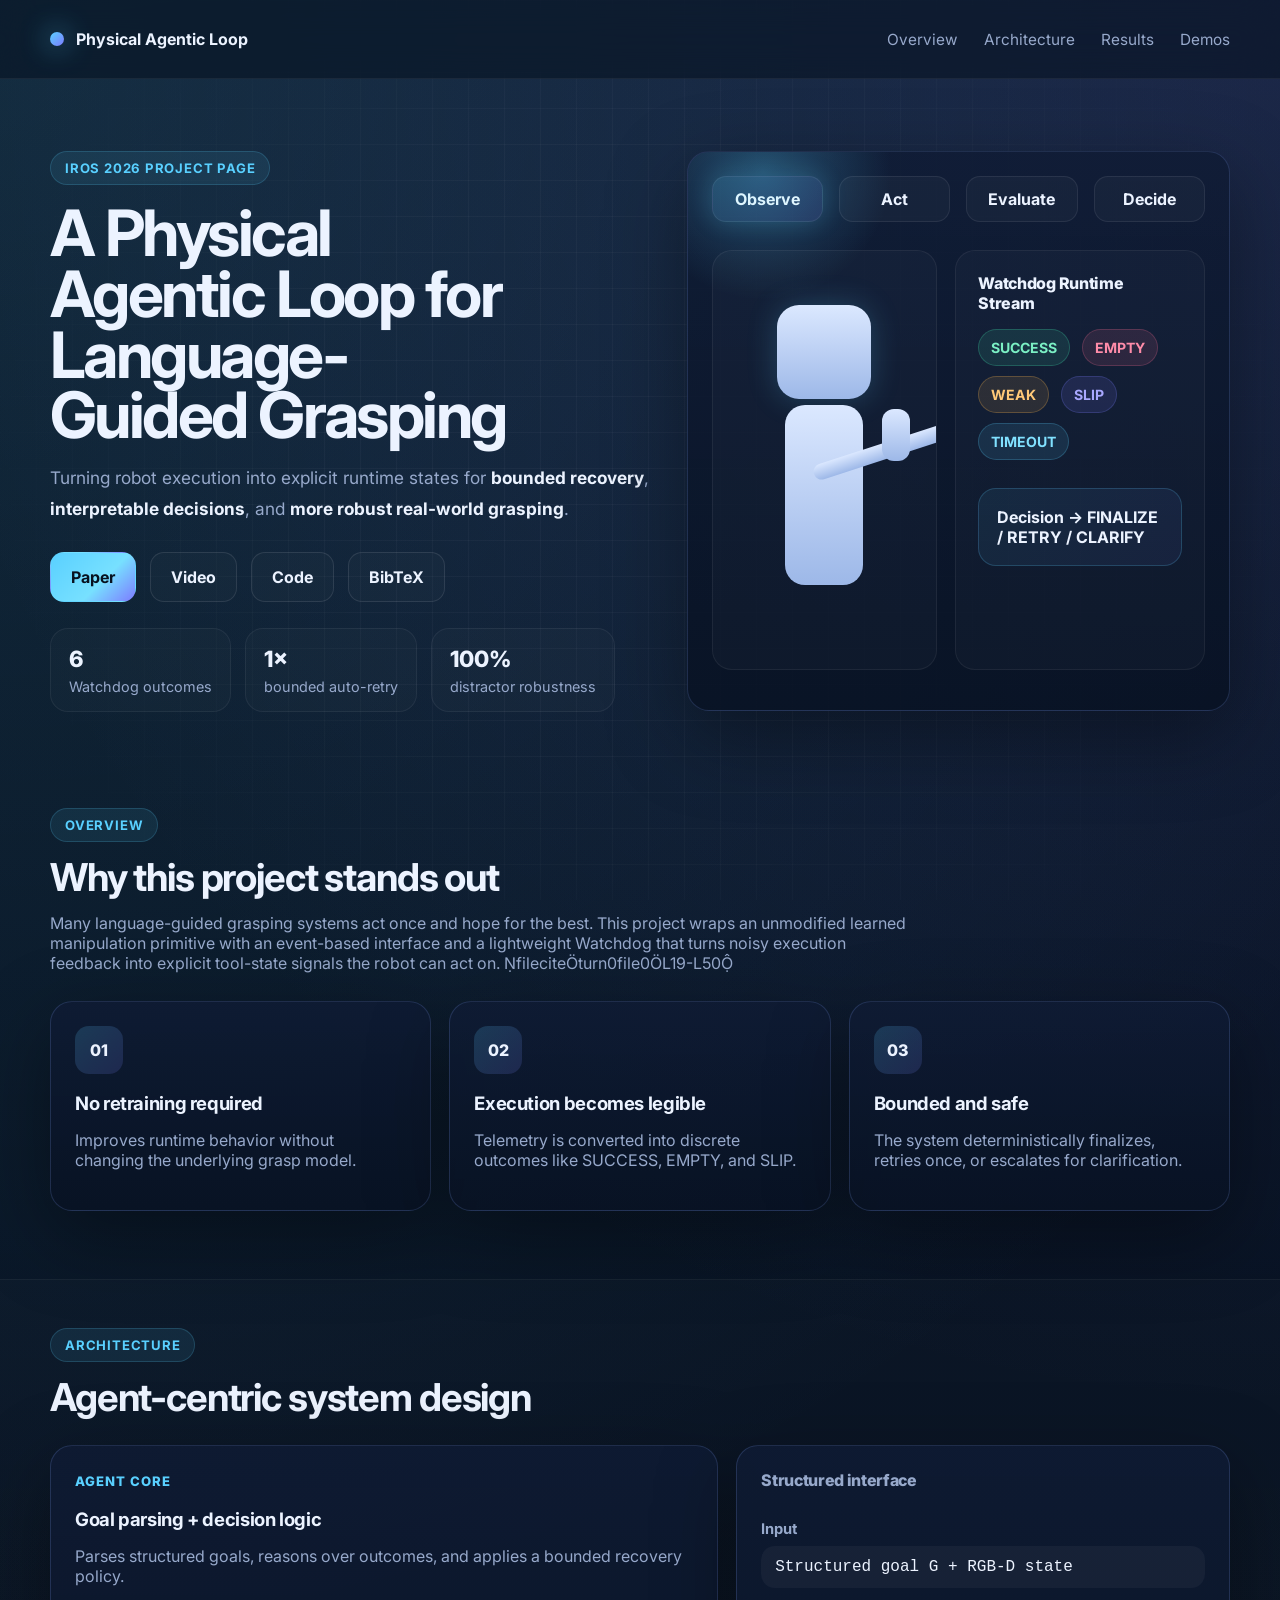
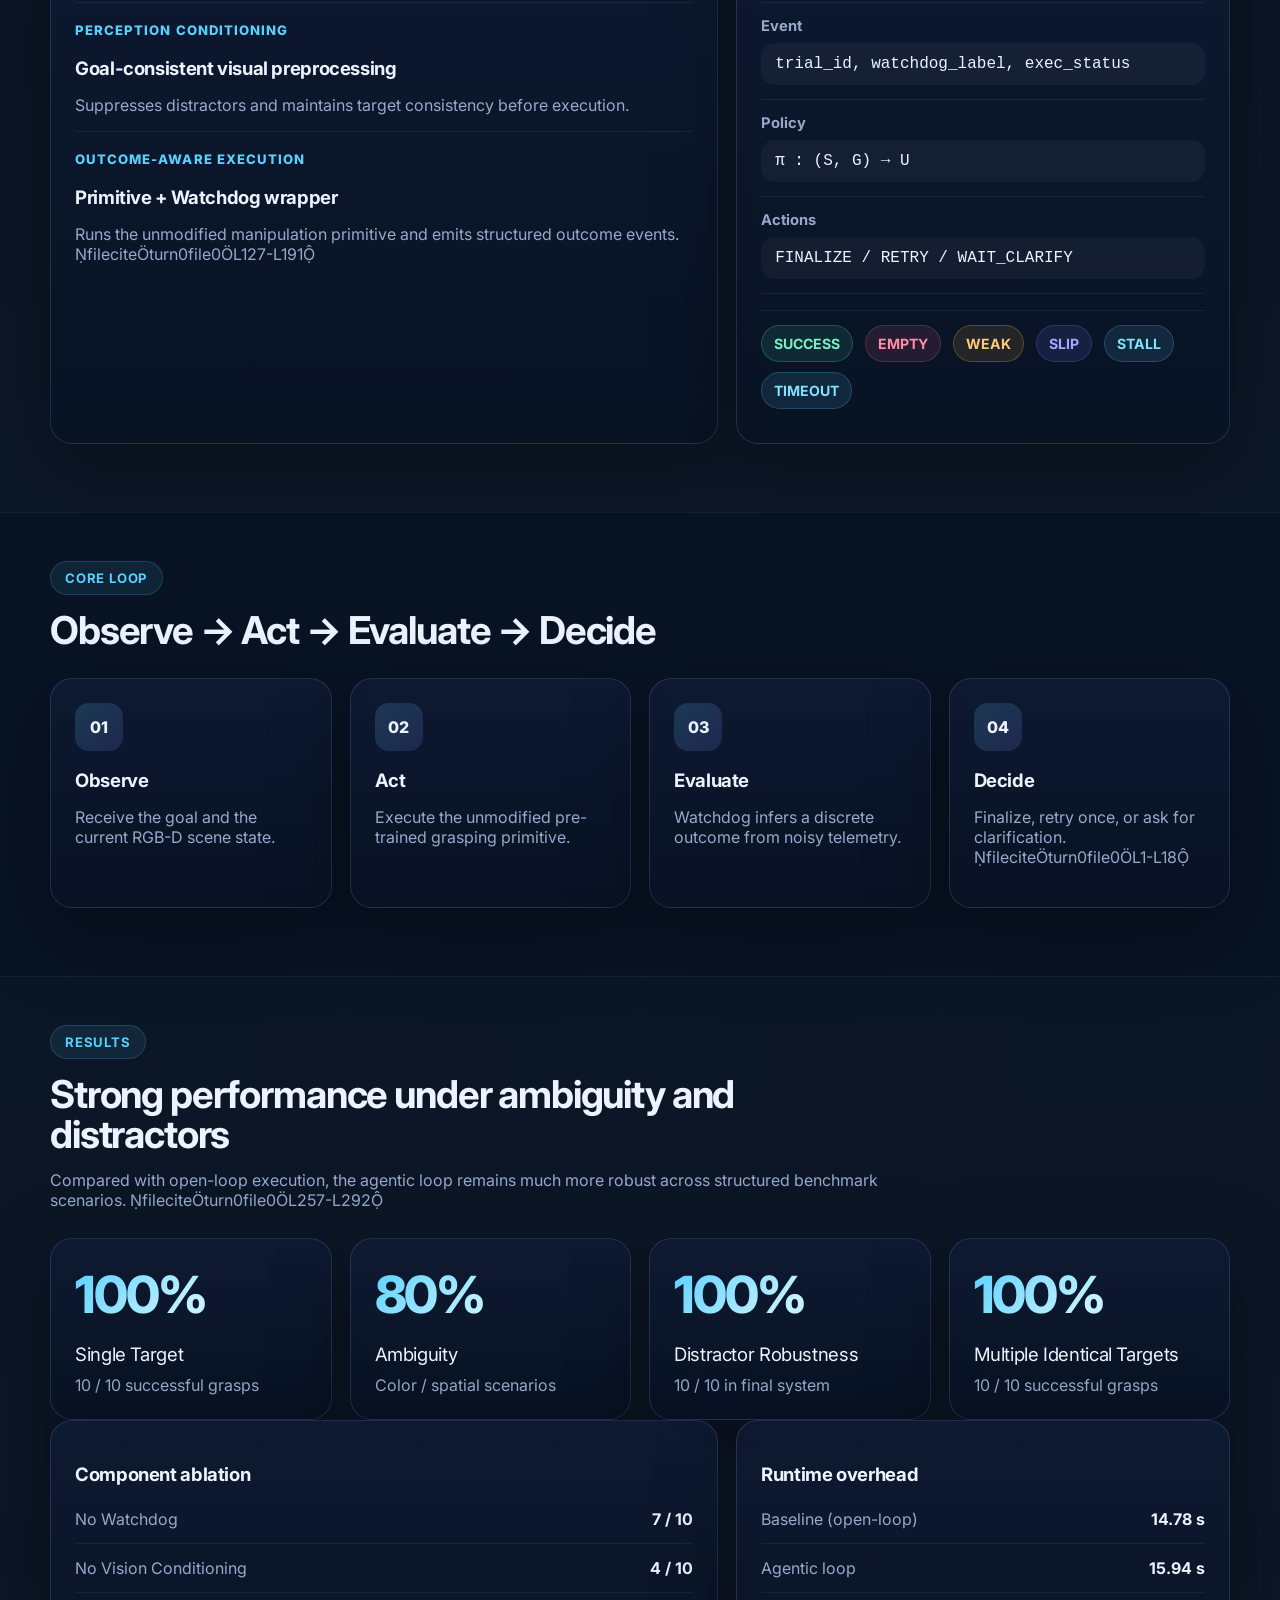
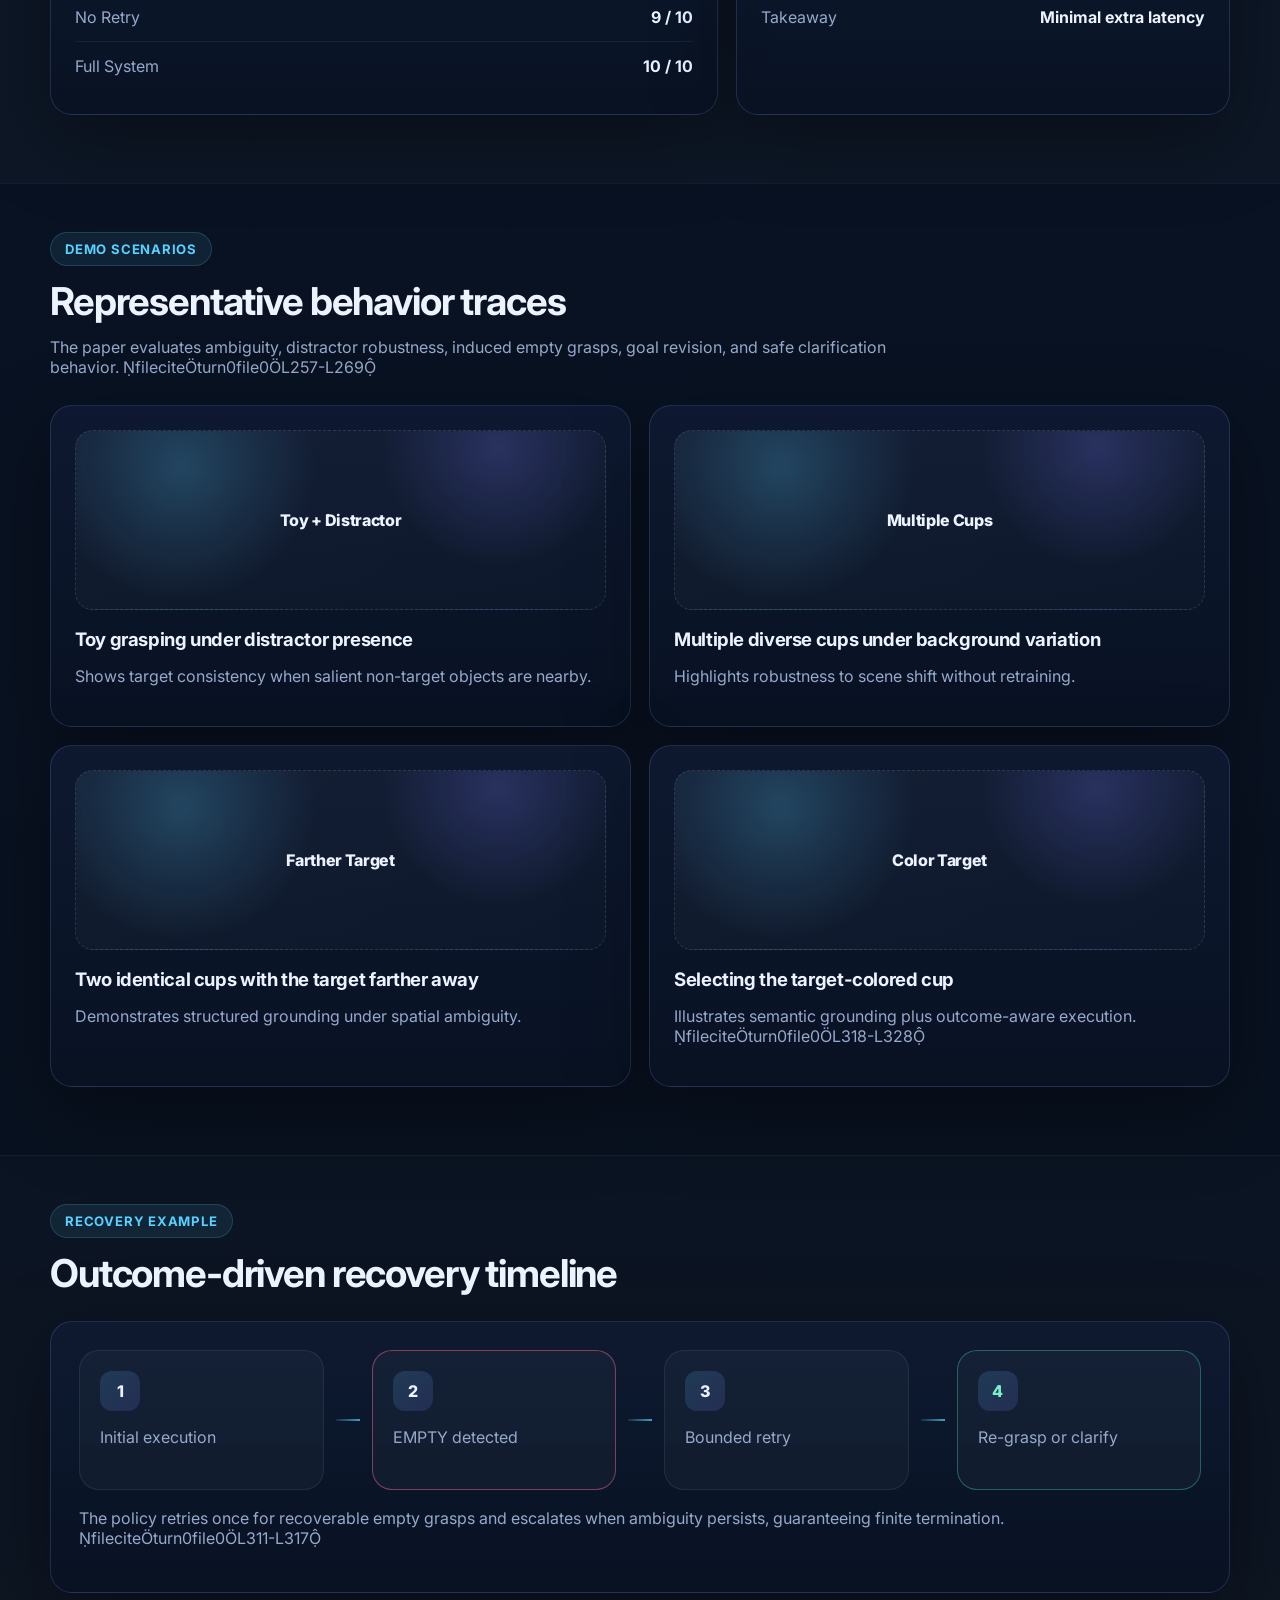
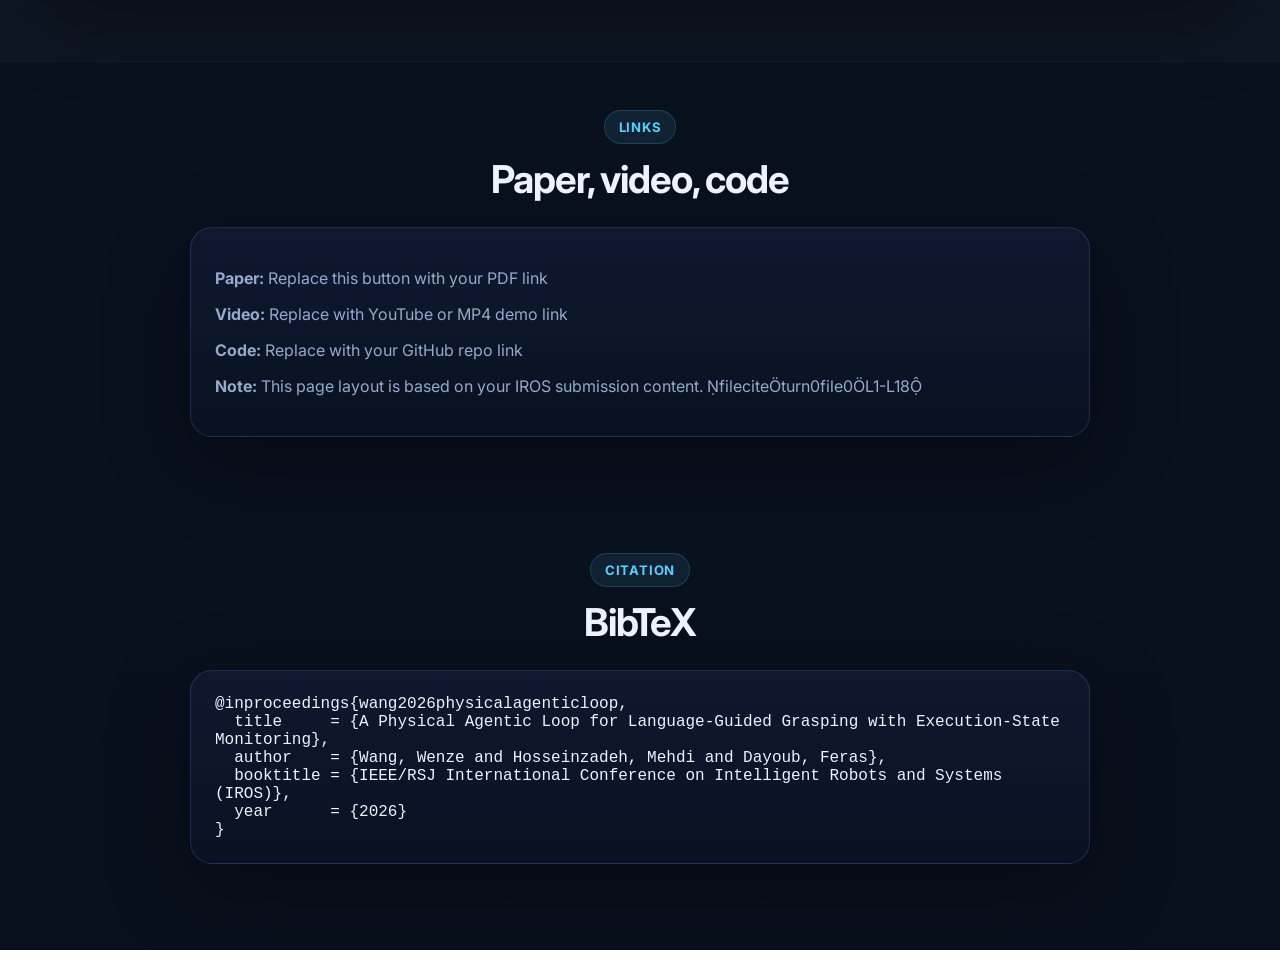
==== index.html @ 06b74c9d "Add files via upload Website" ====
<!DOCTYPE html>
<html lang="en">
<head>
  <meta charset="UTF-8" />
  <meta name="viewport" content="width=device-width, initial-scale=1.0" />
  <title>Physical Agentic Loop | Project Page</title>
  <meta name="description" content="A Physical Agentic Loop for Language-Guided Grasping with Execution-State Monitoring" />
  <link rel="preconnect" href="https://fonts.googleapis.com">
  <link rel="preconnect" href="https://fonts.gstatic.com" crossorigin>
  <link href="https://fonts.googleapis.com/css2?family=Inter:wght@400;500;600;700;800&display=swap" rel="stylesheet">
  <link rel="stylesheet" href="style.css" />
</head>
<body>
  <div class="bg-grid"></div>
  <header class="site-header">
    <div class="container nav">
      <div class="brand">
        <span class="brand-mark"></span>
        <span class="brand-text">Physical Agentic Loop</span>
      </div>
      <nav>
        <a href="#overview">Overview</a>
        <a href="#architecture">Architecture</a>
        <a href="#results">Results</a>
        <a href="#demos">Demos</a>
      </nav>
    </div>
  </header>

  <main>
    <section class="hero">
      <div class="container hero-grid">
        <div class="hero-copy">
          <div class="eyebrow">IROS 2026 Project Page</div>
          <h1>A Physical Agentic Loop for Language-Guided Grasping</h1>
          <p class="hero-subtitle">
            Turning robot execution into explicit runtime states for <span>bounded recovery</span>,
            <span>interpretable decisions</span>, and <span>more robust real-world grasping</span>.
          </p>

          <div class="hero-actions">
            <a class="btn btn-primary" href="#paper">Paper</a>
            <a class="btn btn-secondary" href="#video">Video</a>
            <a class="btn btn-secondary" href="#code">Code</a>
            <a class="btn btn-secondary" href="#bibtex">BibTeX</a>
          </div>

          <div class="hero-mini-stats">
            <div class="mini-stat">
              <span class="mini-value">6</span>
              <span class="mini-label">Watchdog outcomes</span>
            </div>
            <div class="mini-stat">
              <span class="mini-value">1×</span>
              <span class="mini-label">bounded auto-retry</span>
            </div>
            <div class="mini-stat">
              <span class="mini-value">100%</span>
              <span class="mini-label">distractor robustness</span>
            </div>
          </div>
        </div>

        <div class="hero-visual">
          <div class="glass-card hero-card">
            <div class="loop-flow">
              <div class="flow-node active">Observe</div>
              <div class="flow-arrow"></div>
              <div class="flow-node">Act</div>
              <div class="flow-arrow"></div>
              <div class="flow-node">Evaluate</div>
              <div class="flow-arrow"></div>
              <div class="flow-node">Decide</div>
            </div>

            <div class="hero-diagram">
              <div class="robot-panel">
                <div class="robot-head"></div>
                <div class="robot-body"></div>
                <div class="robot-arm"></div>
                <div class="robot-gripper"></div>
              </div>
              <div class="status-panel">
                <div class="status-title">Watchdog Runtime Stream</div>
                <div class="status-pill success">SUCCESS</div>
                <div class="status-pill empty">EMPTY</div>
                <div class="status-pill weak">WEAK</div>
                <div class="status-pill slip">SLIP</div>
                <div class="status-pill timeout">TIMEOUT</div>
                <div class="decision-box">Decision → FINALIZE / RETRY / CLARIFY</div>
              </div>
            </div>
          </div>
        </div>
      </div>
    </section>

    <section id="overview" class="section">
      <div class="container">
        <div class="section-heading">
          <div class="eyebrow">Overview</div>
          <h2>Why this project stands out</h2>
          <p>
            Many language-guided grasping systems act once and hope for the best. This project wraps an
            unmodified learned manipulation primitive with an event-based interface and a lightweight Watchdog
            that turns noisy execution feedback into explicit tool-state signals the robot can act on. fileciteturn0file0L19-L50
          </p>
        </div>

        <div class="feature-grid">
          <article class="glass-card feature-card">
            <div class="feature-icon">01</div>
            <h3>No retraining required</h3>
            <p>Improves runtime behavior without changing the underlying grasp model.</p>
          </article>
          <article class="glass-card feature-card">
            <div class="feature-icon">02</div>
            <h3>Execution becomes legible</h3>
            <p>Telemetry is converted into discrete outcomes like SUCCESS, EMPTY, and SLIP.</p>
          </article>
          <article class="glass-card feature-card">
            <div class="feature-icon">03</div>
            <h3>Bounded and safe</h3>
            <p>The system deterministically finalizes, retries once, or escalates for clarification.</p>
          </article>
        </div>
      </div>
    </section>

    <section id="architecture" class="section alt-section">
      <div class="container">
        <div class="section-heading">
          <div class="eyebrow">Architecture</div>
          <h2>Agent-centric system design</h2>
        </div>

        <div class="architecture-grid">
          <div class="glass-card architecture-stack">
            <div class="stack-block">
              <span class="stack-label">Agent Core</span>
              <h3>Goal parsing + decision logic</h3>
              <p>Parses structured goals, reasons over outcomes, and applies a bounded recovery policy.</p>
            </div>
            <div class="stack-block">
              <span class="stack-label">Perception Conditioning</span>
              <h3>Goal-consistent visual preprocessing</h3>
              <p>Suppresses distractors and maintains target consistency before execution.</p>
            </div>
            <div class="stack-block">
              <span class="stack-label">Outcome-Aware Execution</span>
              <h3>Primitive + Watchdog wrapper</h3>
              <p>Runs the unmodified manipulation primitive and emits structured outcome events. fileciteturn0file0L127-L191</p>
            </div>
          </div>

          <div class="glass-card architecture-flow">
            <div class="flow-card-title">Structured interface</div>
            <div class="interface-line"><span>Input</span><code>Structured goal G + RGB-D state</code></div>
            <div class="interface-line"><span>Event</span><code>trial_id, watchdog_label, exec_status</code></div>
            <div class="interface-line"><span>Policy</span><code>π : (S, G) → U</code></div>
            <div class="interface-line"><span>Actions</span><code>FINALIZE / RETRY / WAIT_CLARIFY</code></div>
            <div class="divider"></div>
            <div class="outcome-cluster">
              <span class="outcome-badge success">SUCCESS</span>
              <span class="outcome-badge empty">EMPTY</span>
              <span class="outcome-badge weak">WEAK</span>
              <span class="outcome-badge slip">SLIP</span>
              <span class="outcome-badge stall">STALL</span>
              <span class="outcome-badge timeout">TIMEOUT</span>
            </div>
          </div>
        </div>
      </div>
    </section>

    <section class="section">
      <div class="container">
        <div class="section-heading">
          <div class="eyebrow">Core Loop</div>
          <h2>Observe → Act → Evaluate → Decide</h2>
        </div>

        <div class="timeline-grid">
          <article class="glass-card timeline-card">
            <span class="timeline-index">01</span>
            <h3>Observe</h3>
            <p>Receive the goal and the current RGB-D scene state.</p>
          </article>
          <article class="glass-card timeline-card">
            <span class="timeline-index">02</span>
            <h3>Act</h3>
            <p>Execute the unmodified pre-trained grasping primitive.</p>
          </article>
          <article class="glass-card timeline-card">
            <span class="timeline-index">03</span>
            <h3>Evaluate</h3>
            <p>Watchdog infers a discrete outcome from noisy telemetry.</p>
          </article>
          <article class="glass-card timeline-card">
            <span class="timeline-index">04</span>
            <h3>Decide</h3>
            <p>Finalize, retry once, or ask for clarification. fileciteturn0file0L1-L18</p>
          </article>
        </div>
      </div>
    </section>

    <section id="results" class="section alt-section">
      <div class="container">
        <div class="section-heading">
          <div class="eyebrow">Results</div>
          <h2>Strong performance under ambiguity and distractors</h2>
          <p>Compared with open-loop execution, the agentic loop remains much more robust across structured benchmark scenarios. fileciteturn0file0L257-L292</p>
        </div>

        <div class="stats-grid">
          <div class="glass-card stat-card">
            <div class="stat-value">100%</div>
            <div class="stat-title">Single Target</div>
            <div class="stat-meta">10 / 10 successful grasps</div>
          </div>
          <div class="glass-card stat-card">
            <div class="stat-value">80%</div>
            <div class="stat-title">Ambiguity</div>
            <div class="stat-meta">Color / spatial scenarios</div>
          </div>
          <div class="glass-card stat-card">
            <div class="stat-value">100%</div>
            <div class="stat-title">Distractor Robustness</div>
            <div class="stat-meta">10 / 10 in final system</div>
          </div>
          <div class="glass-card stat-card">
            <div class="stat-value">100%</div>
            <div class="stat-title">Multiple Identical Targets</div>
            <div class="stat-meta">10 / 10 successful grasps</div>
          </div>
        </div>

        <div class="dual-panel">
          <div class="glass-card panel-card">
            <h3>Component ablation</h3>
            <ul class="clean-list">
              <li><span>No Watchdog</span><strong>7 / 10</strong></li>
              <li><span>No Vision Conditioning</span><strong>4 / 10</strong></li>
              <li><span>No Retry</span><strong>9 / 10</strong></li>
              <li><span>Full System</span><strong>10 / 10</strong></li>
            </ul>
          </div>
          <div class="glass-card panel-card">
            <h3>Runtime overhead</h3>
            <ul class="clean-list">
              <li><span>Baseline (open-loop)</span><strong>14.78 s</strong></li>
              <li><span>Agentic loop</span><strong>15.94 s</strong></li>
              <li><span>Takeaway</span><strong>Minimal extra latency</strong></li>
            </ul>
          </div>
        </div>
      </div>
    </section>

    <section id="demos" class="section">
      <div class="container">
        <div class="section-heading">
          <div class="eyebrow">Demo Scenarios</div>
          <h2>Representative behavior traces</h2>
          <p>The paper evaluates ambiguity, distractor robustness, induced empty grasps, goal revision, and safe clarification behavior. fileciteturn0file0L257-L269</p>
        </div>

        <div class="demo-grid">
          <article class="glass-card demo-card">
            <div class="demo-placeholder">Toy + Distractor</div>
            <h3>Toy grasping under distractor presence</h3>
            <p>Shows target consistency when salient non-target objects are nearby.</p>
          </article>
          <article class="glass-card demo-card">
            <div class="demo-placeholder">Multiple Cups</div>
            <h3>Multiple diverse cups under background variation</h3>
            <p>Highlights robustness to scene shift without retraining.</p>
          </article>
          <article class="glass-card demo-card">
            <div class="demo-placeholder">Farther Target</div>
            <h3>Two identical cups with the target farther away</h3>
            <p>Demonstrates structured grounding under spatial ambiguity.</p>
          </article>
          <article class="glass-card demo-card">
            <div class="demo-placeholder">Color Target</div>
            <h3>Selecting the target-colored cup</h3>
            <p>Illustrates semantic grounding plus outcome-aware execution. fileciteturn0file0L318-L328</p>
          </article>
        </div>
      </div>
    </section>

    <section class="section alt-section">
      <div class="container">
        <div class="section-heading">
          <div class="eyebrow">Recovery Example</div>
          <h2>Outcome-driven recovery timeline</h2>
        </div>

        <div class="glass-card recovery-card">
          <div class="recovery-line">
            <div class="recovery-step"><span>1</span><p>Initial execution</p></div>
            <div class="recovery-arrow"></div>
            <div class="recovery-step danger"><span>2</span><p>EMPTY detected</p></div>
            <div class="recovery-arrow"></div>
            <div class="recovery-step"><span>3</span><p>Bounded retry</p></div>
            <div class="recovery-arrow"></div>
            <div class="recovery-step success"><span>4</span><p>Re-grasp or clarify</p></div>
          </div>
          <p class="recovery-note">The policy retries once for recoverable empty grasps and escalates when ambiguity persists, guaranteeing finite termination. fileciteturn0file0L311-L317</p>
        </div>
      </div>
    </section>

    <section id="paper" class="section">
      <div class="container small-container">
        <div class="section-heading center">
          <div class="eyebrow">Links</div>
          <h2>Paper, video, code</h2>
        </div>

        <div class="glass-card link-card">
          <p><strong>Paper:</strong> Replace this button with your PDF link</p>
          <p><strong>Video:</strong> Replace with YouTube or MP4 demo link</p>
          <p><strong>Code:</strong> Replace with your GitHub repo link</p>
          <p><strong>Note:</strong> This page layout is based on your IROS submission content. fileciteturn0file0L1-L18</p>
        </div>
      </div>
    </section>

    <section id="bibtex" class="section footer-section">
      <div class="container small-container">
        <div class="section-heading center">
          <div class="eyebrow">Citation</div>
          <h2>BibTeX</h2>
        </div>

        <div class="glass-card bib-card">
<pre><code>@inproceedings{wang2026physicalagenticloop,
  title     = {A Physical Agentic Loop for Language-Guided Grasping with Execution-State Monitoring},
  author    = {Wang, Wenze and Hosseinzadeh, Mehdi and Dayoub, Feras},
  booktitle = {IEEE/RSJ International Conference on Intelligent Robots and Systems (IROS)},
  year      = {2026}
}</code></pre>
        </div>
      </div>
    </section>
  </main>

  <script src="script.js"></script>
</body>
</html>
---- style.css ----
:root {
  --bg: #07111f;
  --bg-soft: #0d1830;
  --panel: rgba(15, 27, 52, 0.7);
  --panel-strong: rgba(12, 24, 46, 0.92);
  --border: rgba(133, 166, 255, 0.18);
  --text: #ecf3ff;
  --muted: #97a9cb;
  --accent: #59d0ff;
  --accent-2: #7d7cff;
  --success: #45e5ae;
  --warning: #ffb74d;
  --danger: #ff6f91;
  --shadow: 0 25px 80px rgba(0, 0, 0, 0.35);
  --radius: 22px;
  --container: 1180px;
}

* {
  box-sizing: border-box;
}

html {
  scroll-behavior: smooth;
}

body {
  margin: 0;
  font-family: "Inter", system-ui, sans-serif;
  background:
    radial-gradient(circle at top left, rgba(89, 208, 255, 0.14), transparent 28%),
    radial-gradient(circle at top right, rgba(125, 124, 255, 0.16), transparent 24%),
    linear-gradient(180deg, #07111f 0%, #081324 40%, #09101d 100%);
  color: var(--text);
  overflow-x: hidden;
}

.bg-grid {
  position: fixed;
  inset: 0;
  background-image:
    linear-gradient(rgba(255,255,255,0.03) 1px, transparent 1px),
    linear-gradient(90deg, rgba(255,255,255,0.03) 1px, transparent 1px);
  background-size: 36px 36px;
  mask-image: radial-gradient(circle at center, black 40%, transparent 90%);
  pointer-events: none;
  z-index: 0;
}

.container {
  width: min(var(--container), calc(100% - 32px));
  margin: 0 auto;
  position: relative;
  z-index: 1;
}

.small-container {
  width: min(900px, calc(100% - 32px));
}

.site-header {
  position: sticky;
  top: 0;
  z-index: 50;
  backdrop-filter: blur(18px);
  background: rgba(7, 17, 31, 0.55);
  border-bottom: 1px solid rgba(255,255,255,0.06);
}

.nav {
  display: flex;
  align-items: center;
  justify-content: space-between;
  min-height: 78px;
}

.brand {
  display: inline-flex;
  align-items: center;
  gap: 12px;
  font-weight: 700;
}

.brand-mark {
  width: 14px;
  height: 14px;
  border-radius: 50%;
  background: linear-gradient(135deg, var(--accent), var(--accent-2));
  box-shadow: 0 0 28px rgba(89, 208, 255, 0.8);
}

nav {
  display: flex;
  gap: 26px;
}

nav a {
  color: var(--muted);
  text-decoration: none;
  font-size: 0.96rem;
}

nav a:hover {
  color: var(--text);
}

.hero {
  padding: 72px 0 48px;
}

.hero-grid {
  display: grid;
  grid-template-columns: 1.05fr 0.95fr;
  gap: 36px;
  align-items: center;
}

.eyebrow {
  display: inline-flex;
  padding: 8px 14px;
  border-radius: 999px;
  background: rgba(89, 208, 255, 0.09);
  border: 1px solid rgba(89, 208, 255, 0.18);
  color: var(--accent);
  font-size: 0.82rem;
  font-weight: 700;
  letter-spacing: 0.06em;
  text-transform: uppercase;
}

h1 {
  margin: 18px 0 16px;
  font-size: clamp(2.7rem, 5vw, 5.2rem);
  line-height: 0.95;
  letter-spacing: -0.04em;
  max-width: 11ch;
}

.hero-subtitle,
.section-heading p,
.feature-card p,
.timeline-card p,
.demo-card p,
.link-card p,
.recovery-note,
.stack-block p,
.panel-card li,
.stat-meta,
.architecture-flow,
.recovery-step p {
  color: var(--muted);
}

.hero-subtitle {
  font-size: 1.08rem;
  line-height: 1.75;
  max-width: 62ch;
}

.hero-subtitle span {
  color: var(--text);
  font-weight: 700;
}

.hero-actions {
  display: flex;
  flex-wrap: wrap;
  gap: 14px;
  margin: 28px 0 26px;
}

.btn {
  display: inline-flex;
  align-items: center;
  justify-content: center;
  padding: 14px 20px;
  border-radius: 14px;
  text-decoration: none;
  font-weight: 700;
  border: 1px solid transparent;
  transition: transform 0.18s ease, border-color 0.18s ease, background 0.18s ease;
}

.btn:hover {
  transform: translateY(-2px);
}

.btn-primary {
  background: linear-gradient(135deg, var(--accent), #77e0ff 60%, var(--accent-2));
  color: #07111f;
}

.btn-secondary {
  background: rgba(255,255,255,0.02);
  border-color: rgba(255,255,255,0.1);
  color: var(--text);
}

.hero-mini-stats {
  display: flex;
  gap: 14px;
  flex-wrap: wrap;
}

.mini-stat {
  padding: 16px 18px;
  border-radius: 18px;
  background: rgba(255,255,255,0.02);
  border: 1px solid rgba(255,255,255,0.06);
  min-width: 140px;
}

.mini-value {
  display: block;
  font-size: 1.4rem;
  font-weight: 800;
}

.mini-label {
  display: block;
  margin-top: 6px;
  color: var(--muted);
  font-size: 0.9rem;
}

.glass-card {
  background: linear-gradient(180deg, rgba(15, 27, 52, 0.84), rgba(8, 18, 35, 0.88));
  border: 1px solid var(--border);
  border-radius: var(--radius);
  box-shadow: var(--shadow);
}

.hero-card {
  padding: 24px;
  min-height: 560px;
  position: relative;
  overflow: hidden;
}

.hero-card::before {
  content: "";
  position: absolute;
  inset: -20% auto auto -10%;
  width: 260px;
  height: 260px;
  border-radius: 50%;
  background: radial-gradient(circle, rgba(89, 208, 255, 0.28), transparent 70%);
}

.loop-flow {
  display: grid;
  grid-template-columns: 1fr auto 1fr auto 1fr auto 1fr;
  align-items: center;
  gap: 8px;
}

.flow-node {
  text-align: center;
  padding: 12px 10px;
  border-radius: 14px;
  background: rgba(255,255,255,0.03);
  border: 1px solid rgba(255,255,255,0.08);
  font-weight: 700;
}

.flow-node.active {
  background: linear-gradient(135deg, rgba(89,208,255,0.16), rgba(125,124,255,0.15));
  color: #fff;
  box-shadow: 0 0 24px rgba(89,208,255,0.2);
}

.flow-arrow {
  height: 2px;
  background: linear-gradient(90deg, rgba(89,208,255,0.1), rgba(89,208,255,0.7));
}

.hero-diagram {
  margin-top: 28px;
  display: grid;
  grid-template-columns: 0.95fr 1.05fr;
  gap: 18px;
  height: calc(100% - 80px);
}

.robot-panel,
.status-panel {
  position: relative;
  border-radius: 20px;
  border: 1px solid rgba(255,255,255,0.06);
  background: rgba(255,255,255,0.025);
  min-height: 420px;
  overflow: hidden;
}

.robot-head,
.robot-body,
.robot-arm,
.robot-gripper {
  position: absolute;
  background: linear-gradient(180deg, #dbe8ff, #9db8e8);
}

.robot-head {
  width: 94px;
  height: 94px;
  border-radius: 22px;
  top: 54px;
  left: 50%;
  transform: translateX(-50%);
  box-shadow: 0 0 30px rgba(89,208,255,0.22);
}

.robot-body {
  width: 78px;
  height: 180px;
  border-radius: 20px;
  top: 154px;
  left: 50%;
  transform: translateX(-50%);
}

.robot-arm {
  width: 180px;
  height: 16px;
  border-radius: 999px;
  top: 215px;
  left: calc(50% - 10px);
  transform: rotate(-18deg);
  transform-origin: left center;
}

.robot-gripper {
  width: 28px;
  height: 52px;
  border-radius: 12px;
  top: 158px;
  right: 26px;
}

.status-panel {
  padding: 22px;
}

.status-title,
.flow-card-title {
  font-weight: 800;
  letter-spacing: -0.02em;
  margin-bottom: 16px;
}

.status-pill,
.outcome-badge {
  display: inline-flex;
  align-items: center;
  padding: 9px 12px;
  border-radius: 999px;
  margin: 0 8px 10px 0;
  font-size: 0.88rem;
  font-weight: 700;
  border: 1px solid transparent;
}

.success { background: rgba(69,229,174,0.11); color: #7bf0c4; border-color: rgba(69,229,174,0.24); }
.empty { background: rgba(255,111,145,0.11); color: #ff8ca9; border-color: rgba(255,111,145,0.22); }
.weak { background: rgba(255,183,77,0.11); color: #ffc978; border-color: rgba(255,183,77,0.25); }
.slip { background: rgba(125,124,255,0.13); color: #a9a8ff; border-color: rgba(125,124,255,0.22); }
.timeout, .stall { background: rgba(89,208,255,0.11); color: #81e1ff; border-color: rgba(89,208,255,0.22); }
.danger { border-color: rgba(255,111,145,0.45) !important; }

.decision-box {
  margin-top: 18px;
  padding: 18px;
  border-radius: 18px;
  background: linear-gradient(135deg, rgba(89,208,255,0.08), rgba(125,124,255,0.08));
  border: 1px solid rgba(89,208,255,0.2);
  font-weight: 700;
}

.section {
  padding: 48px 0 68px;
}

.alt-section {
  background: linear-gradient(180deg, rgba(255,255,255,0.012), rgba(255,255,255,0.02));
  border-top: 1px solid rgba(255,255,255,0.04);
  border-bottom: 1px solid rgba(255,255,255,0.04);
}

.section-heading {
  max-width: 860px;
  margin-bottom: 28px;
}

.section-heading h2 {
  margin: 16px 0 10px;
  font-size: clamp(2rem, 3vw, 3.2rem);
  line-height: 1.02;
  letter-spacing: -0.03em;
}

.section-heading.center {
  text-align: center;
  margin-left: auto;
  margin-right: auto;
}

.feature-grid,
.timeline-grid,
.stats-grid,
.demo-grid {
  display: grid;
  gap: 18px;
}

.feature-grid {
  grid-template-columns: repeat(3, 1fr);
}

.feature-card,
.timeline-card,
.stat-card,
.demo-card,
.panel-card,
.link-card,
.bib-card {
  padding: 24px;
}

.feature-icon,
.timeline-index {
  display: inline-flex;
  align-items: center;
  justify-content: center;
  width: 48px;
  height: 48px;
  border-radius: 14px;
  background: linear-gradient(135deg, rgba(89,208,255,0.18), rgba(125,124,255,0.16));
  color: var(--text);
  font-weight: 800;
}

.feature-card h3,
.timeline-card h3,
.demo-card h3,
.panel-card h3,
.stat-title,
.stack-block h3 {
  margin: 18px 0 10px;
  font-size: 1.16rem;
  letter-spacing: -0.02em;
}

.architecture-grid,
.dual-panel {
  display: grid;
  grid-template-columns: 1.15fr 0.85fr;
  gap: 18px;
}

.architecture-stack,
.architecture-flow {
  padding: 24px;
}

.stack-block + .stack-block {
  margin-top: 16px;
  padding-top: 16px;
  border-top: 1px solid rgba(255,255,255,0.06);
}

.stack-label {
  display: inline-block;
  font-size: 0.82rem;
  font-weight: 800;
  letter-spacing: 0.08em;
  text-transform: uppercase;
  color: var(--accent);
}

.interface-line {
  display: flex;
  flex-direction: column;
  gap: 8px;
  padding: 14px 0;
  border-bottom: 1px solid rgba(255,255,255,0.06);
}

.interface-line span {
  color: var(--muted);
  font-weight: 700;
  font-size: 0.92rem;
}

.interface-line code {
  color: var(--text);
  background: rgba(255,255,255,0.04);
  padding: 12px 14px;
  border-radius: 14px;
  font-family: ui-monospace, SFMono-Regular, Menlo, Consolas, monospace;
  white-space: pre-wrap;
}

.divider {
  margin: 16px 0 14px;
  height: 1px;
  background: rgba(255,255,255,0.06);
}

.timeline-grid {
  grid-template-columns: repeat(4, 1fr);
}

.stats-grid {
  grid-template-columns: repeat(4, 1fr);
}

.stat-card {
  text-align: left;
}

.stat-value {
  font-size: clamp(2rem, 4vw, 3.5rem);
  font-weight: 800;
  letter-spacing: -0.04em;
  background: linear-gradient(135deg, var(--accent), #c7f3ff 55%, #b8b8ff);
  -webkit-background-clip: text;
  -webkit-text-fill-color: transparent;
}

.clean-list {
  list-style: none;
  margin: 0;
  padding: 0;
}

.clean-list li {
  display: flex;
  align-items: center;
  justify-content: space-between;
  gap: 18px;
  padding: 14px 0;
  border-bottom: 1px solid rgba(255,255,255,0.06);
}

.clean-list li:last-child {
  border-bottom: 0;
}

.clean-list strong {
  color: var(--text);
}

.demo-grid {
  grid-template-columns: repeat(2, 1fr);
}

.demo-placeholder {
  min-height: 180px;
  display: grid;
  place-items: center;
  border-radius: 18px;
  background:
    radial-gradient(circle at 20% 20%, rgba(89,208,255,0.22), transparent 30%),
    radial-gradient(circle at 80% 10%, rgba(125,124,255,0.22), transparent 26%),
    linear-gradient(135deg, rgba(255,255,255,0.03), rgba(255,255,255,0.015));
  border: 1px dashed rgba(255,255,255,0.12);
  color: var(--text);
  font-weight: 800;
  letter-spacing: -0.02em;
}

.recovery-card {
  padding: 28px;
}

.recovery-line {
  display: grid;
  grid-template-columns: 1fr auto 1fr auto 1fr auto 1fr;
  align-items: center;
  gap: 12px;
}

.recovery-step {
  min-height: 140px;
  padding: 20px;
  border-radius: 20px;
  background: rgba(255,255,255,0.03);
  border: 1px solid rgba(255,255,255,0.08);
}

.recovery-step span {
  display: inline-flex;
  width: 40px;
  height: 40px;
  align-items: center;
  justify-content: center;
  border-radius: 12px;
  background: linear-gradient(135deg, rgba(89,208,255,0.16), rgba(125,124,255,0.16));
  font-weight: 800;
}

.recovery-step.success {
  border-color: rgba(69,229,174,0.35);
}

.recovery-arrow {
  height: 2px;
  min-width: 24px;
  background: linear-gradient(90deg, rgba(89,208,255,0.12), rgba(89,208,255,0.72));
}

.recovery-note {
  margin-top: 18px;
}

.footer-section {
  padding-bottom: 86px;
}

pre {
  margin: 0;
  overflow-x: auto;
  white-space: pre-wrap;
}

code {
  font-family: ui-monospace, SFMono-Regular, Menlo, Consolas, monospace;
}

@media (max-width: 1080px) {
  .hero-grid,
  .architecture-grid,
  .dual-panel,
  .timeline-grid,
  .stats-grid,
  .feature-grid,
  .demo-grid,
  .hero-diagram,
  .recovery-line {
    grid-template-columns: 1fr;
  }

  .loop-flow,
  .recovery-line {
    grid-template-columns: 1fr;
  }

  .flow-arrow,
  .recovery-arrow {
    width: 2px;
    min-height: 26px;
    height: 26px;
    margin: 0 auto;
    background: linear-gradient(180deg, rgba(89,208,255,0.12), rgba(89,208,255,0.72));
  }

  .hero-card {
    min-height: auto;
  }

  h1 {
    max-width: 100%;
  }
}

@media (max-width: 760px) {
  .nav {
    flex-direction: column;
    gap: 12px;
    padding: 16px 0;
  }

  nav {
    gap: 16px;
    flex-wrap: wrap;
    justify-content: center;
  }

  .hero {
    padding-top: 36px;
  }

  .hero-actions,
  .hero-mini-stats {
    flex-direction: column;
  }

  .mini-stat,
  .btn {
    width: 100%;
  }

  .section {
    padding: 38px 0 52px;
  }

  .feature-card,
  .timeline-card,
  .stat-card,
  .demo-card,
  .panel-card,
  .link-card,
  .bib-card,
  .recovery-card,
  .architecture-stack,
  .architecture-flow,
  .hero-card {
    padding: 20px;
  }
}
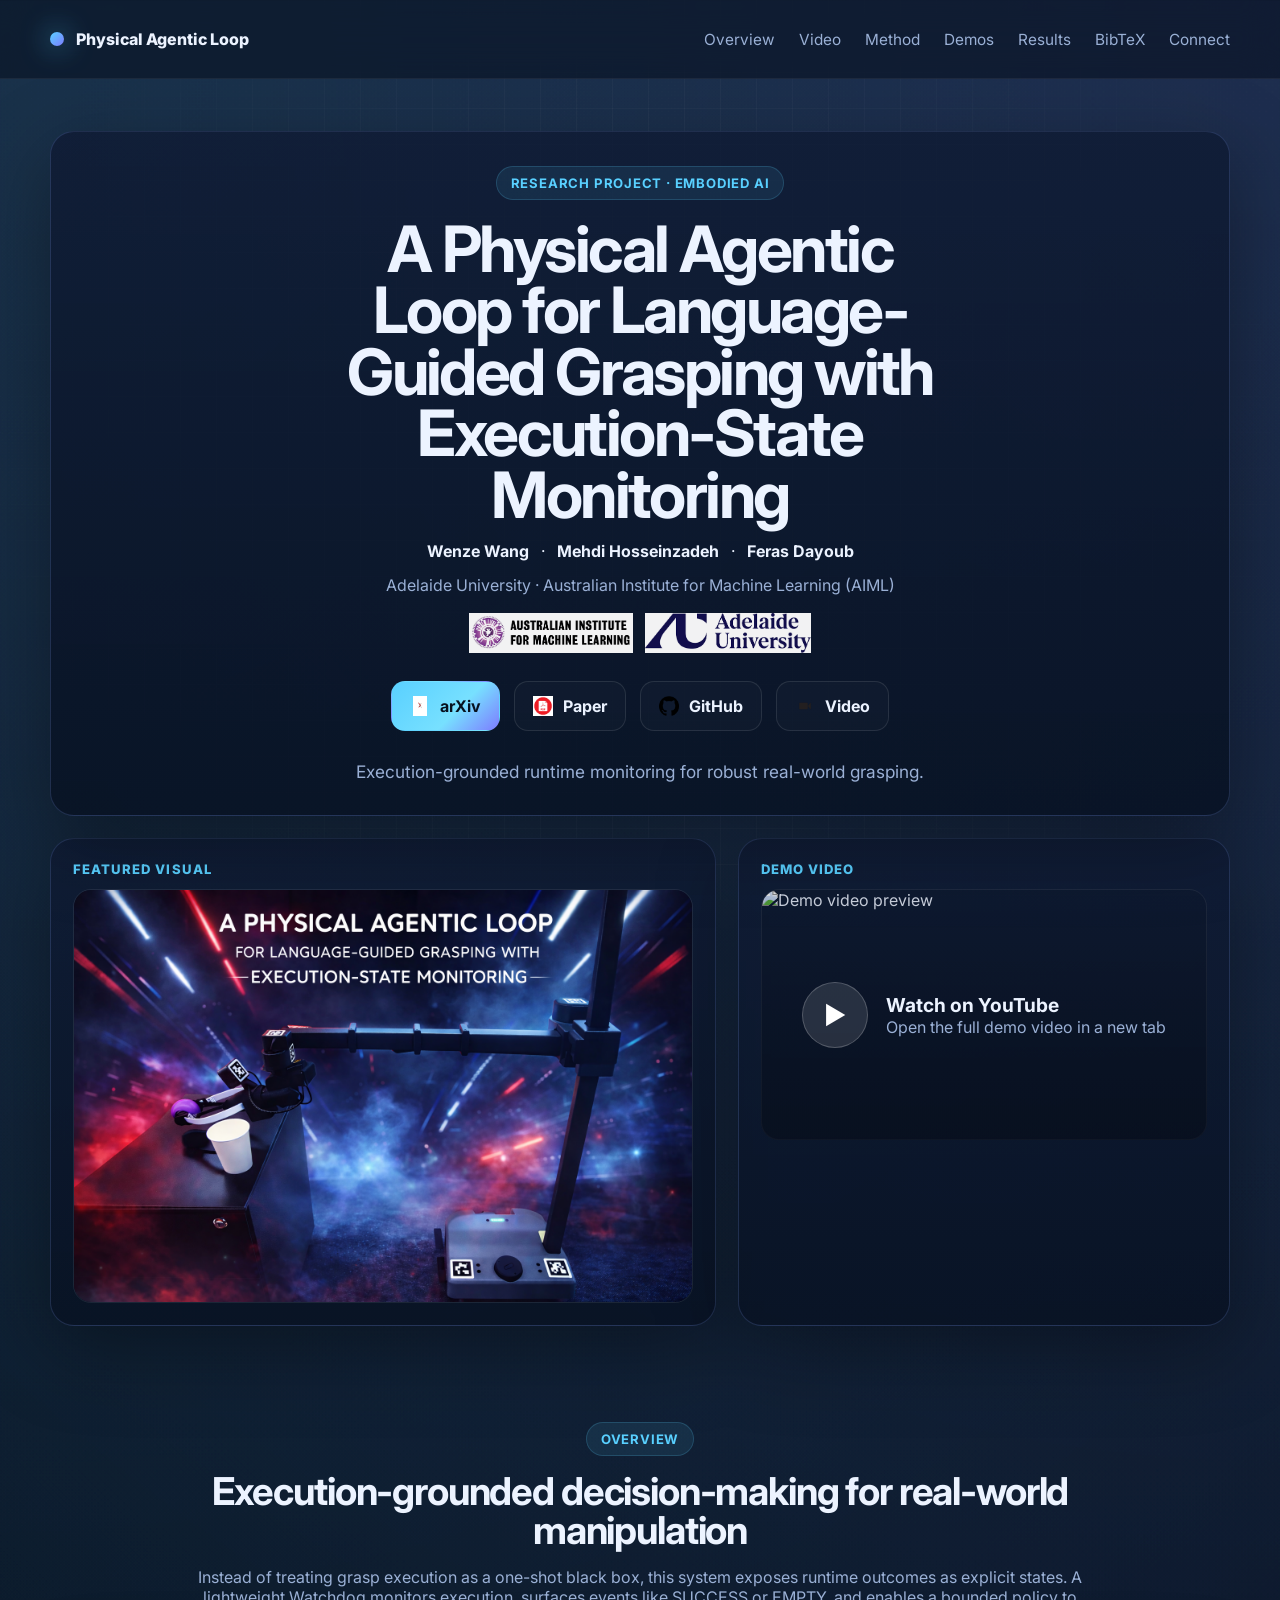
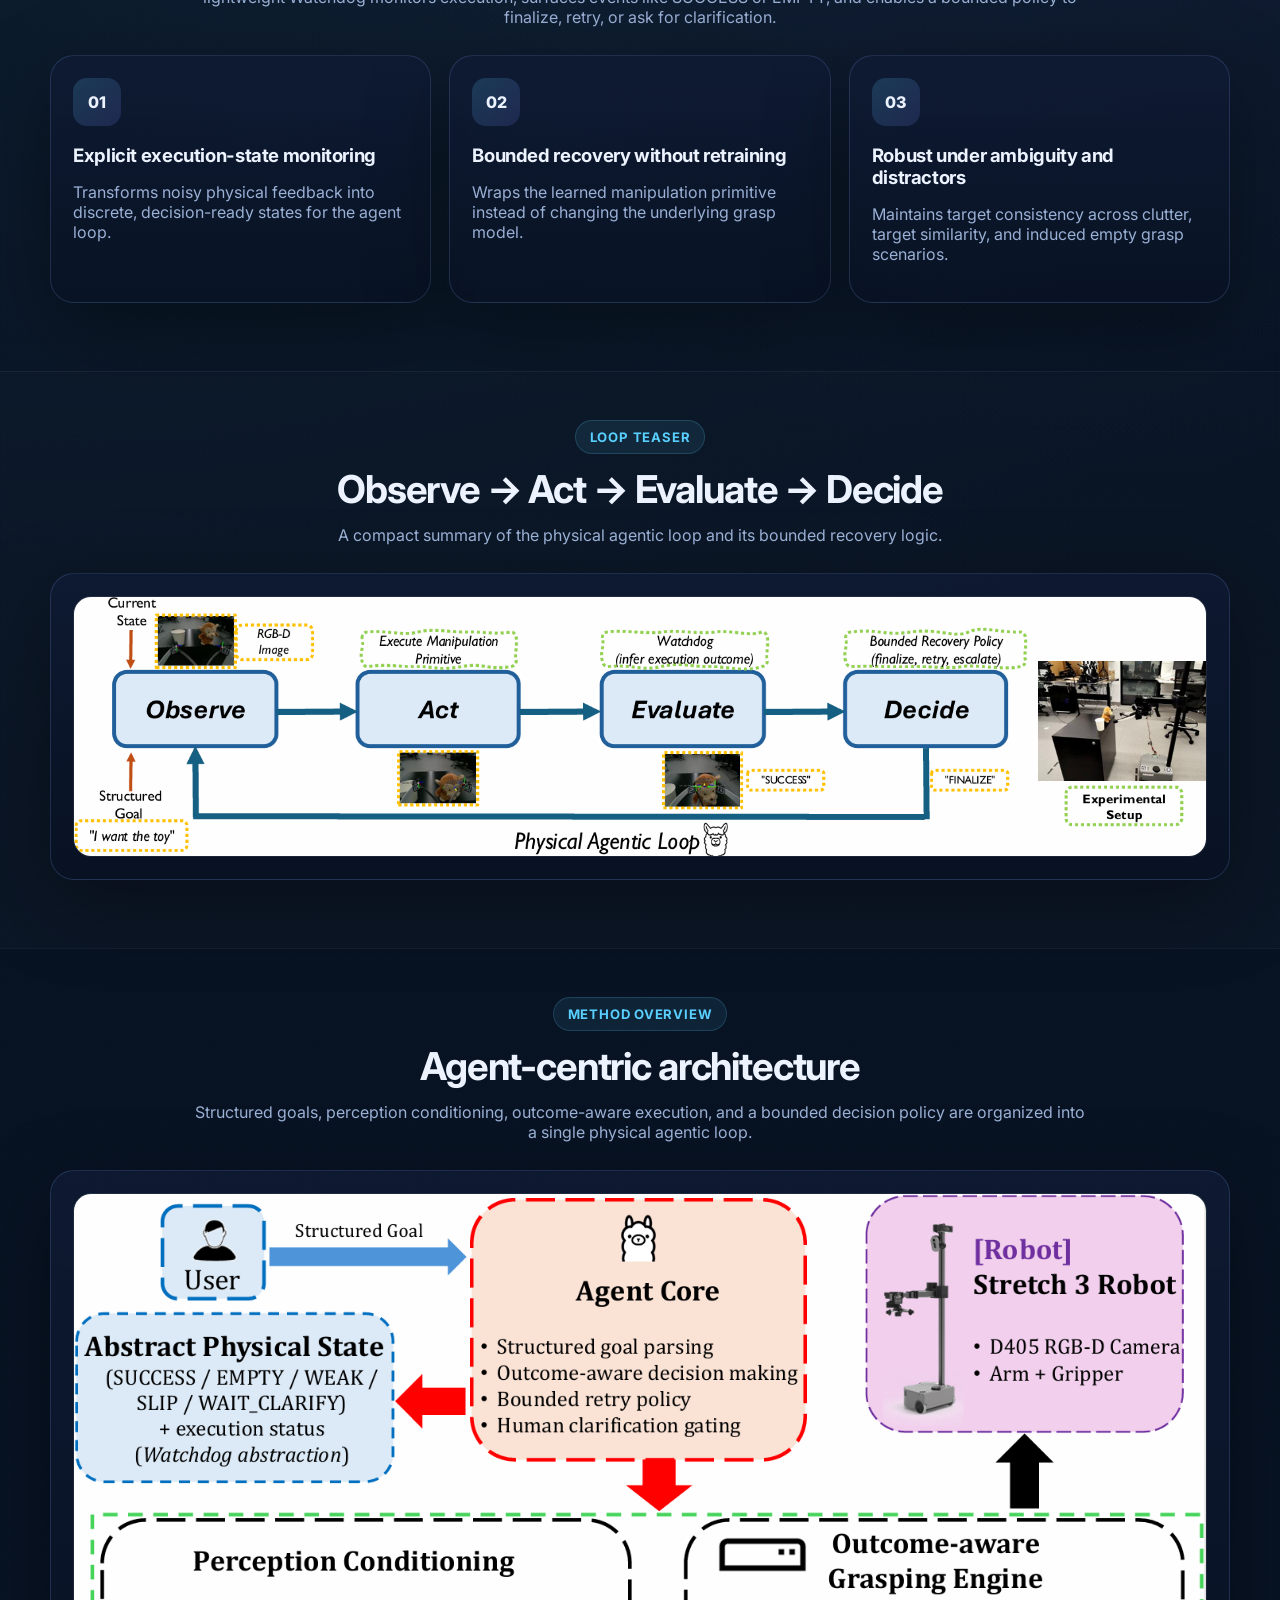
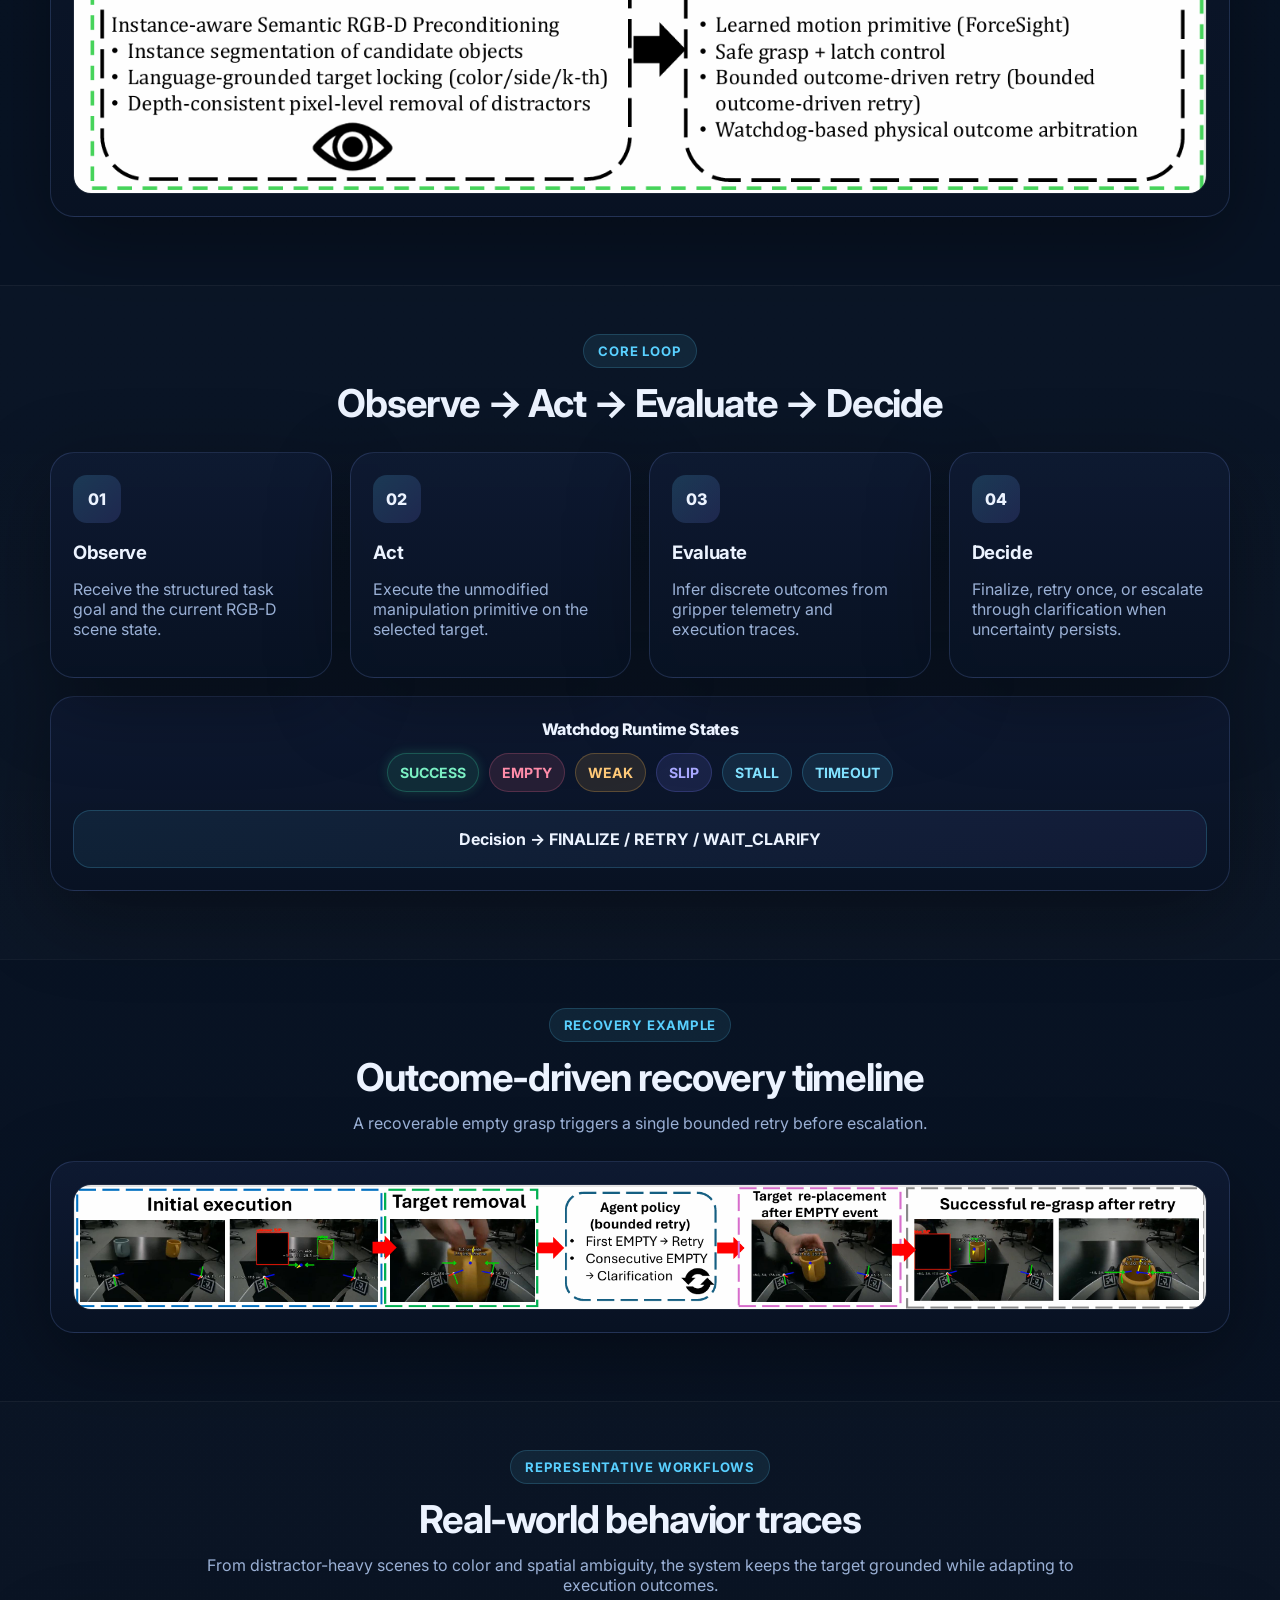
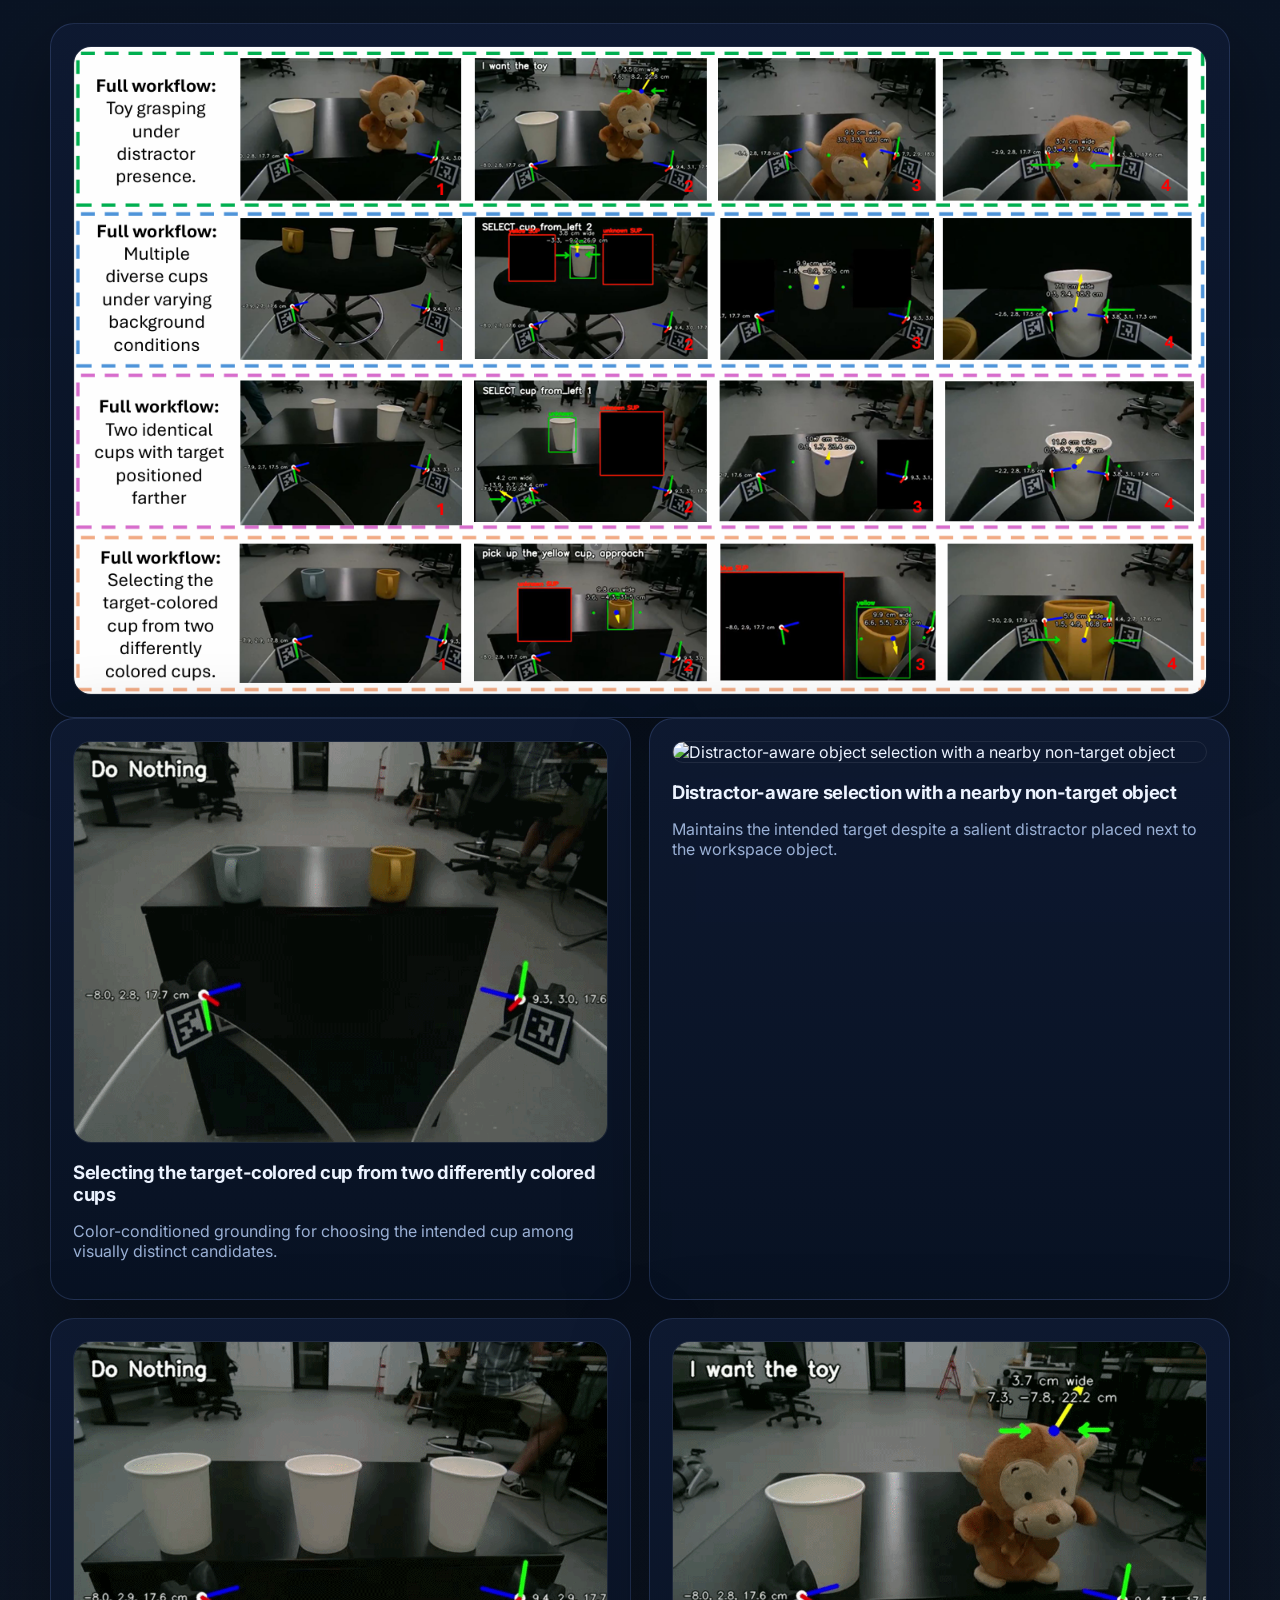
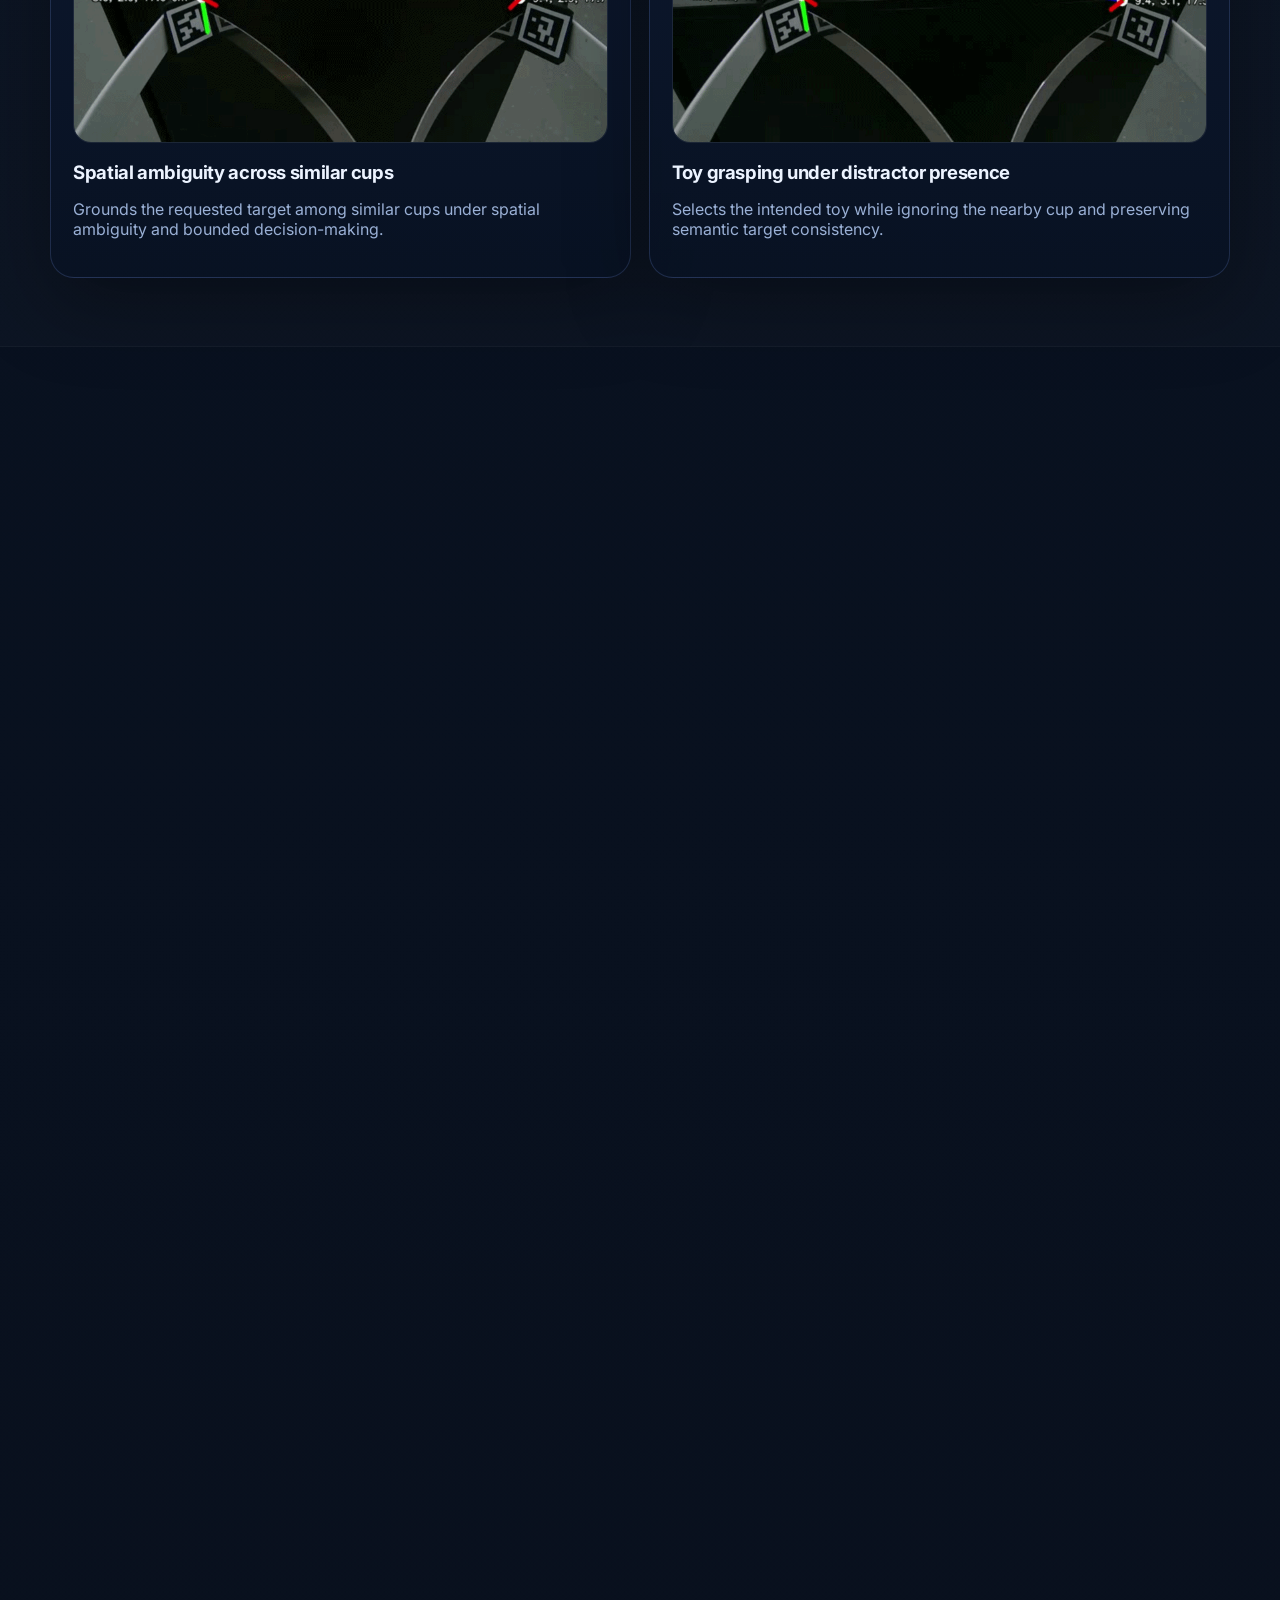
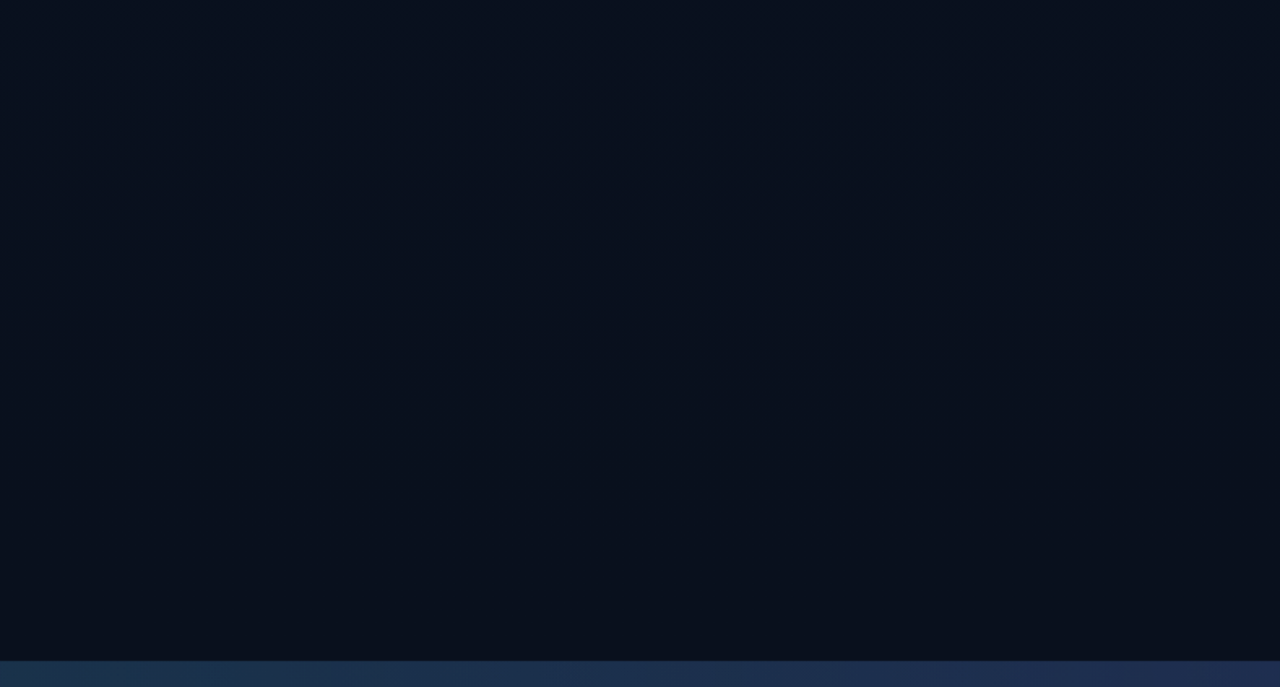
==== commit 606bc2cb: "Move site files to root" ====
--- a/index.html
+++ b/index.html
@@ -12,170 +12,160 @@
 </head>
 <body>
   <div class="bg-grid"></div>
+
   <header class="site-header">
     <div class="container nav">
-      <div class="brand">
+      <a class="brand" href="#top" aria-label="Physical Agentic Loop home">
         <span class="brand-mark"></span>
         <span class="brand-text">Physical Agentic Loop</span>
-      </div>
-      <nav>
+      </a>
+      <nav class="nav-links">
         <a href="#overview">Overview</a>
-        <a href="#architecture">Architecture</a>
+        <a href="#video">Video</a>
+        <a href="#method">Method</a>
+        <a href="#demos">Demos</a>
         <a href="#results">Results</a>
-        <a href="#demos">Demos</a>
+        <a href="#bibtex">BibTeX</a>
+        <a href="#connect">Connect</a>
       </nav>
     </div>
   </header>
 
-  <main>
-    <section class="hero">
-      <div class="container hero-grid">
-        <div class="hero-copy">
-          <div class="eyebrow">IROS 2026 Project Page</div>
-          <h1>A Physical Agentic Loop for Language-Guided Grasping</h1>
-          <p class="hero-subtitle">
-            Turning robot execution into explicit runtime states for <span>bounded recovery</span>,
-            <span>interpretable decisions</span>, and <span>more robust real-world grasping</span>.
+  <main id="top">
+    <section class="hero reveal">
+      <div class="container">
+        <div class="hero-top glass-card">
+          <div class="eyebrow">Research Project · Embodied AI</div>
+
+          <h1>A Physical Agentic Loop for Language-Guided Grasping with Execution-State Monitoring</h1>
+
+          <div class="author-line prominent-authors">
+            <a href="https://www.linkedin.com/in/wenze-wang-a43672235" target="_blank" rel="noopener">Wenze Wang</a>
+            <span>·</span>
+            <a href="https://m80hz.github.io/" target="_blank" rel="noopener">Mehdi Hosseinzadeh</a>
+            <span>·</span>
+            <a href="https://ferasdayoub.com/" target="_blank" rel="noopener">Feras Dayoub</a>
+          </div>
+
+          <div class="affiliation-line strong-affiliation">
+            Adelaide University · Australian Institute for Machine Learning (AIML)
+          </div>
+
+          <div class="logo-row">
+            <img src="png/AIML_logo.png" alt="AIML logo" class="aff-logo" />
+            <img src="png/AdelaideUni_logo.png" alt="Adelaide University logo" class="aff-logo" />
+          </div>
+
+          <div class="hero-actions">
+            <a class="btn btn-primary" href="#" aria-label="arXiv link">
+              <img src="icon/arXiv.jpg" alt="" class="btn-icon" />
+              <span>arXiv</span>
+            </a>
+            <a class="btn btn-secondary" href="#" aria-label="Paper link">
+              <img src="icon/pdf.png" alt="" class="btn-icon" />
+              <span>Paper</span>
+            </a>
+            <a class="btn btn-secondary" href="https://github.com/WenzeWWZ123/Physical_Agentic_Loop_AIML" target="_blank" rel="noopener">
+              <img src="icon/github.png" alt="" class="btn-icon" />
+              <span>GitHub</span>
+            </a>
+            <a class="btn btn-secondary" href="https://youtu.be/Huu8z4NrNOM" target="_blank" rel="noopener">
+              <img src="icon/video.webp" alt="" class="btn-icon" />
+              <span>Video</span>
+            </a>
+          </div>
+
+          <p class="hero-subtitle compact-subtitle">
+            Execution-grounded runtime monitoring for robust real-world grasping.
           </p>
-
-          <div class="hero-actions">
-            <a class="btn btn-primary" href="#paper">Paper</a>
-            <a class="btn btn-secondary" href="#video">Video</a>
-            <a class="btn btn-secondary" href="#code">Code</a>
-            <a class="btn btn-secondary" href="#bibtex">BibTeX</a>
-          </div>
-
-          <div class="hero-mini-stats">
-            <div class="mini-stat">
-              <span class="mini-value">6</span>
-              <span class="mini-label">Watchdog outcomes</span>
-            </div>
-            <div class="mini-stat">
-              <span class="mini-value">1×</span>
-              <span class="mini-label">bounded auto-retry</span>
-            </div>
-            <div class="mini-stat">
-              <span class="mini-value">100%</span>
-              <span class="mini-label">distractor robustness</span>
-            </div>
-          </div>
-        </div>
-
-        <div class="hero-visual">
-          <div class="glass-card hero-card">
-            <div class="loop-flow">
-              <div class="flow-node active">Observe</div>
-              <div class="flow-arrow"></div>
-              <div class="flow-node">Act</div>
-              <div class="flow-arrow"></div>
-              <div class="flow-node">Evaluate</div>
-              <div class="flow-arrow"></div>
-              <div class="flow-node">Decide</div>
-            </div>
-
-            <div class="hero-diagram">
-              <div class="robot-panel">
-                <div class="robot-head"></div>
-                <div class="robot-body"></div>
-                <div class="robot-arm"></div>
-                <div class="robot-gripper"></div>
+        </div>
+
+        <div class="hero-media-grid">
+          <div class="glass-card hero-image-card">
+            <div class="card-label">Featured Visual</div>
+            <img src="png/hero.png" alt="Hero visual for Physical Agentic Loop" class="feature-image hero-image" />
+          </div>
+
+          <div class="glass-card video-card" id="video">
+            <div class="card-label">Demo Video</div>
+            <a class="video-preview" href="https://youtu.be/Huu8z4NrNOM" target="_blank" rel="noopener">
+              <img src="https://img.youtube.com/vi/Huu8z4NrNOM/maxresdefault.jpg" alt="Demo video preview" class="video-thumb" />
+              <div class="video-overlay">
+                <div class="play-badge">▶</div>
+                <div>
+                  <strong>Watch on YouTube</strong>
+                  <span>Open the full demo video in a new tab</span>
+                </div>
               </div>
-              <div class="status-panel">
-                <div class="status-title">Watchdog Runtime Stream</div>
-                <div class="status-pill success">SUCCESS</div>
-                <div class="status-pill empty">EMPTY</div>
-                <div class="status-pill weak">WEAK</div>
-                <div class="status-pill slip">SLIP</div>
-                <div class="status-pill timeout">TIMEOUT</div>
-                <div class="decision-box">Decision → FINALIZE / RETRY / CLARIFY</div>
-              </div>
-            </div>
-          </div>
-        </div>
-      </div>
-    </section>
-
-    <section id="overview" class="section">
-      <div class="container">
-        <div class="section-heading">
+            </a>
+          </div>
+        </div>
+      </div>
+    </section>
+
+    <section id="overview" class="section reveal">
+      <div class="container">
+        <div class="section-heading center">
           <div class="eyebrow">Overview</div>
-          <h2>Why this project stands out</h2>
+          <h2>Execution-grounded decision-making for real-world manipulation</h2>
           <p>
-            Many language-guided grasping systems act once and hope for the best. This project wraps an
-            unmodified learned manipulation primitive with an event-based interface and a lightweight Watchdog
-            that turns noisy execution feedback into explicit tool-state signals the robot can act on. fileciteturn0file0L19-L50
+            Instead of treating grasp execution as a one-shot black box, this system exposes runtime outcomes as explicit states.
+            A lightweight Watchdog monitors execution, surfaces events like SUCCESS or EMPTY, and enables a bounded policy to
+            finalize, retry, or ask for clarification.
           </p>
         </div>
 
         <div class="feature-grid">
           <article class="glass-card feature-card">
             <div class="feature-icon">01</div>
-            <h3>No retraining required</h3>
-            <p>Improves runtime behavior without changing the underlying grasp model.</p>
+            <h3>Explicit execution-state monitoring</h3>
+            <p>Transforms noisy physical feedback into discrete, decision-ready states for the agent loop.</p>
           </article>
           <article class="glass-card feature-card">
             <div class="feature-icon">02</div>
-            <h3>Execution becomes legible</h3>
-            <p>Telemetry is converted into discrete outcomes like SUCCESS, EMPTY, and SLIP.</p>
+            <h3>Bounded recovery without retraining</h3>
+            <p>Wraps the learned manipulation primitive instead of changing the underlying grasp model.</p>
           </article>
           <article class="glass-card feature-card">
             <div class="feature-icon">03</div>
-            <h3>Bounded and safe</h3>
-            <p>The system deterministically finalizes, retries once, or escalates for clarification.</p>
-          </article>
-        </div>
-      </div>
-    </section>
-
-    <section id="architecture" class="section alt-section">
-      <div class="container">
-        <div class="section-heading">
-          <div class="eyebrow">Architecture</div>
-          <h2>Agent-centric system design</h2>
-        </div>
-
-        <div class="architecture-grid">
-          <div class="glass-card architecture-stack">
-            <div class="stack-block">
-              <span class="stack-label">Agent Core</span>
-              <h3>Goal parsing + decision logic</h3>
-              <p>Parses structured goals, reasons over outcomes, and applies a bounded recovery policy.</p>
-            </div>
-            <div class="stack-block">
-              <span class="stack-label">Perception Conditioning</span>
-              <h3>Goal-consistent visual preprocessing</h3>
-              <p>Suppresses distractors and maintains target consistency before execution.</p>
-            </div>
-            <div class="stack-block">
-              <span class="stack-label">Outcome-Aware Execution</span>
-              <h3>Primitive + Watchdog wrapper</h3>
-              <p>Runs the unmodified manipulation primitive and emits structured outcome events. fileciteturn0file0L127-L191</p>
-            </div>
-          </div>
-
-          <div class="glass-card architecture-flow">
-            <div class="flow-card-title">Structured interface</div>
-            <div class="interface-line"><span>Input</span><code>Structured goal G + RGB-D state</code></div>
-            <div class="interface-line"><span>Event</span><code>trial_id, watchdog_label, exec_status</code></div>
-            <div class="interface-line"><span>Policy</span><code>π : (S, G) → U</code></div>
-            <div class="interface-line"><span>Actions</span><code>FINALIZE / RETRY / WAIT_CLARIFY</code></div>
-            <div class="divider"></div>
-            <div class="outcome-cluster">
-              <span class="outcome-badge success">SUCCESS</span>
-              <span class="outcome-badge empty">EMPTY</span>
-              <span class="outcome-badge weak">WEAK</span>
-              <span class="outcome-badge slip">SLIP</span>
-              <span class="outcome-badge stall">STALL</span>
-              <span class="outcome-badge timeout">TIMEOUT</span>
-            </div>
-          </div>
-        </div>
-      </div>
-    </section>
-
-    <section class="section">
-      <div class="container">
-        <div class="section-heading">
+            <h3>Robust under ambiguity and distractors</h3>
+            <p>Maintains target consistency across clutter, target similarity, and induced empty grasp scenarios.</p>
+          </article>
+        </div>
+      </div>
+    </section>
+
+    <section class="section alt-section reveal">
+      <div class="container">
+        <div class="section-heading center">
+          <div class="eyebrow">Loop Teaser</div>
+          <h2>Observe → Act → Evaluate → Decide</h2>
+          <p>A compact summary of the physical agentic loop and its bounded recovery logic.</p>
+        </div>
+
+        <div class="glass-card image-card">
+          <img src="Figure/teaser.png" alt="Physical agentic loop teaser" class="large-figure" />
+        </div>
+      </div>
+    </section>
+
+    <section id="method" class="section reveal">
+      <div class="container">
+        <div class="section-heading center">
+          <div class="eyebrow">Method Overview</div>
+          <h2>Agent-centric architecture</h2>
+          <p>Structured goals, perception conditioning, outcome-aware execution, and a bounded decision policy are organized into a single physical agentic loop.</p>
+        </div>
+
+        <div class="glass-card image-card">
+          <img src="Figure/architecture.png" alt="System architecture diagram" class="large-figure" />
+        </div>
+      </div>
+    </section>
+
+    <section class="section alt-section reveal">
+      <div class="container">
+        <div class="section-heading center">
           <div class="eyebrow">Core Loop</div>
           <h2>Observe → Act → Evaluate → Decide</h2>
         </div>
@@ -184,33 +174,96 @@
           <article class="glass-card timeline-card">
             <span class="timeline-index">01</span>
             <h3>Observe</h3>
-            <p>Receive the goal and the current RGB-D scene state.</p>
+            <p>Receive the structured task goal and the current RGB-D scene state.</p>
           </article>
           <article class="glass-card timeline-card">
             <span class="timeline-index">02</span>
             <h3>Act</h3>
-            <p>Execute the unmodified pre-trained grasping primitive.</p>
+            <p>Execute the unmodified manipulation primitive on the selected target.</p>
           </article>
           <article class="glass-card timeline-card">
             <span class="timeline-index">03</span>
             <h3>Evaluate</h3>
-            <p>Watchdog infers a discrete outcome from noisy telemetry.</p>
+            <p>Infer discrete outcomes from gripper telemetry and execution traces.</p>
           </article>
           <article class="glass-card timeline-card">
             <span class="timeline-index">04</span>
             <h3>Decide</h3>
-            <p>Finalize, retry once, or ask for clarification. fileciteturn0file0L1-L18</p>
-          </article>
-        </div>
-      </div>
-    </section>
-
-    <section id="results" class="section alt-section">
-      <div class="container">
-        <div class="section-heading">
+            <p>Finalize, retry once, or escalate through clarification when uncertainty persists.</p>
+          </article>
+        </div>
+
+        <div class="watchdog-panel glass-card">
+          <div class="watchdog-title">Watchdog Runtime States</div>
+          <div class="outcome-cluster">
+            <span class="outcome-badge success">SUCCESS</span>
+            <span class="outcome-badge empty">EMPTY</span>
+            <span class="outcome-badge weak">WEAK</span>
+            <span class="outcome-badge slip">SLIP</span>
+            <span class="outcome-badge stall">STALL</span>
+            <span class="outcome-badge timeout">TIMEOUT</span>
+          </div>
+          <div class="decision-box">Decision → FINALIZE / RETRY / WAIT_CLARIFY</div>
+        </div>
+      </div>
+    </section>
+
+    <section class="section reveal">
+      <div class="container">
+        <div class="section-heading center">
+          <div class="eyebrow">Recovery Example</div>
+          <h2>Outcome-driven recovery timeline</h2>
+          <p>A recoverable empty grasp triggers a single bounded retry before escalation.</p>
+        </div>
+
+        <div class="glass-card image-card">
+          <img src="Figure/Auto_retry.png" alt="Auto retry recovery timeline" class="large-figure" />
+        </div>
+      </div>
+    </section>
+
+    <section id="demos" class="section alt-section reveal">
+      <div class="container">
+        <div class="section-heading center">
+          <div class="eyebrow">Representative Workflows</div>
+          <h2>Real-world behavior traces</h2>
+          <p>From distractor-heavy scenes to color and spatial ambiguity, the system keeps the target grounded while adapting to execution outcomes.</p>
+        </div>
+
+        <div class="glass-card image-card process-card">
+          <img src="Figure/process_fig.png" alt="Representative workflow figure" class="large-figure" />
+        </div>
+
+        <div class="demo-grid">
+          <article class="glass-card demo-card">
+            <img src="GIF/Web_2.gif" alt="Selecting the target-colored cup from two differently colored cups" class="demo-media" />
+            <h3>Selecting the target-colored cup from two differently colored cups</h3>
+            <p>Color-conditioned grounding for choosing the intended cup among visually distinct candidates.</p>
+          </article>
+          <article class="glass-card demo-card">
+            <img src="GIF/Web_3.gif" alt="Distractor-aware object selection with a nearby non-target object" class="demo-media" />
+            <h3>Distractor-aware selection with a nearby non-target object</h3>
+            <p>Maintains the intended target despite a salient distractor placed next to the workspace object.</p>
+          </article>
+          <article class="glass-card demo-card">
+            <img src="GIF/Web_4.gif" alt="Spatial ambiguity across similar cups" class="demo-media" />
+            <h3>Spatial ambiguity across similar cups</h3>
+            <p>Grounds the requested target among similar cups under spatial ambiguity and bounded decision-making.</p>
+          </article>
+          <article class="glass-card demo-card">
+            <img src="GIF/Web_5.gif" alt="Toy grasping under distractor presence" class="demo-media" />
+            <h3>Toy grasping under distractor presence</h3>
+            <p>Selects the intended toy while ignoring the nearby cup and preserving semantic target consistency.</p>
+          </article>
+        </div>
+      </div>
+    </section>
+
+    <section id="results" class="section reveal">
+      <div class="container">
+        <div class="section-heading center">
           <div class="eyebrow">Results</div>
           <h2>Strong performance under ambiguity and distractors</h2>
-          <p>Compared with open-loop execution, the agentic loop remains much more robust across structured benchmark scenarios. fileciteturn0file0L257-L292</p>
         </div>
 
         <div class="stats-grid">
@@ -222,12 +275,12 @@
           <div class="glass-card stat-card">
             <div class="stat-value">80%</div>
             <div class="stat-title">Ambiguity</div>
-            <div class="stat-meta">Color / spatial scenarios</div>
+            <div class="stat-meta">Color / spatial benchmark scenarios</div>
           </div>
           <div class="glass-card stat-card">
             <div class="stat-value">100%</div>
             <div class="stat-title">Distractor Robustness</div>
-            <div class="stat-meta">10 / 10 in final system</div>
+            <div class="stat-meta">10 / 10 successful grasps</div>
           </div>
           <div class="glass-card stat-card">
             <div class="stat-value">100%</div>
@@ -258,78 +311,39 @@
       </div>
     </section>
 
-    <section id="demos" class="section">
-      <div class="container">
-        <div class="section-heading">
-          <div class="eyebrow">Demo Scenarios</div>
-          <h2>Representative behavior traces</h2>
-          <p>The paper evaluates ambiguity, distractor robustness, induced empty grasps, goal revision, and safe clarification behavior. fileciteturn0file0L257-L269</p>
-        </div>
-
-        <div class="demo-grid">
-          <article class="glass-card demo-card">
-            <div class="demo-placeholder">Toy + Distractor</div>
-            <h3>Toy grasping under distractor presence</h3>
-            <p>Shows target consistency when salient non-target objects are nearby.</p>
-          </article>
-          <article class="glass-card demo-card">
-            <div class="demo-placeholder">Multiple Cups</div>
-            <h3>Multiple diverse cups under background variation</h3>
-            <p>Highlights robustness to scene shift without retraining.</p>
-          </article>
-          <article class="glass-card demo-card">
-            <div class="demo-placeholder">Farther Target</div>
-            <h3>Two identical cups with the target farther away</h3>
-            <p>Demonstrates structured grounding under spatial ambiguity.</p>
-          </article>
-          <article class="glass-card demo-card">
-            <div class="demo-placeholder">Color Target</div>
-            <h3>Selecting the target-colored cup</h3>
-            <p>Illustrates semantic grounding plus outcome-aware execution. fileciteturn0file0L318-L328</p>
-          </article>
-        </div>
-      </div>
-    </section>
-
-    <section class="section alt-section">
-      <div class="container">
-        <div class="section-heading">
-          <div class="eyebrow">Recovery Example</div>
-          <h2>Outcome-driven recovery timeline</h2>
-        </div>
-
-        <div class="glass-card recovery-card">
-          <div class="recovery-line">
-            <div class="recovery-step"><span>1</span><p>Initial execution</p></div>
-            <div class="recovery-arrow"></div>
-            <div class="recovery-step danger"><span>2</span><p>EMPTY detected</p></div>
-            <div class="recovery-arrow"></div>
-            <div class="recovery-step"><span>3</span><p>Bounded retry</p></div>
-            <div class="recovery-arrow"></div>
-            <div class="recovery-step success"><span>4</span><p>Re-grasp or clarify</p></div>
-          </div>
-          <p class="recovery-note">The policy retries once for recoverable empty grasps and escalates when ambiguity persists, guaranteeing finite termination. fileciteturn0file0L311-L317</p>
-        </div>
-      </div>
-    </section>
-
-    <section id="paper" class="section">
+    <section class="section alt-section reveal">
       <div class="container small-container">
         <div class="section-heading center">
           <div class="eyebrow">Links</div>
-          <h2>Paper, video, code</h2>
-        </div>
-
-        <div class="glass-card link-card">
-          <p><strong>Paper:</strong> Replace this button with your PDF link</p>
-          <p><strong>Video:</strong> Replace with YouTube or MP4 demo link</p>
-          <p><strong>Code:</strong> Replace with your GitHub repo link</p>
-          <p><strong>Note:</strong> This page layout is based on your IROS submission content. fileciteturn0file0L1-L18</p>
-        </div>
-      </div>
-    </section>
-
-    <section id="bibtex" class="section footer-section">
+          <h2>Project resources</h2>
+        </div>
+
+        <div class="resource-grid resource-grid-4">
+          <a class="glass-card resource-card" href="#" target="_blank" rel="noopener">
+            <img src="icon/arXiv.jpg" alt="" class="resource-icon" />
+            <span class="resource-label">Preprint</span>
+            <strong>arXiv</strong>
+          </a>
+          <a class="glass-card resource-card" href="#" target="_blank" rel="noopener">
+            <img src="icon/pdf.png" alt="" class="resource-icon" />
+            <span class="resource-label">Manuscript</span>
+            <strong>Paper</strong>
+          </a>
+          <a class="glass-card resource-card" href="https://github.com/WenzeWWZ123/Physical_Agentic_Loop_AIML" target="_blank" rel="noopener">
+            <img src="icon/github.png" alt="" class="resource-icon" />
+            <span class="resource-label">Code</span>
+            <strong>GitHub</strong>
+          </a>
+          <a class="glass-card resource-card" href="https://youtu.be/Huu8z4NrNOM" target="_blank" rel="noopener">
+            <img src="icon/video.webp" alt="" class="resource-icon" />
+            <span class="resource-label">Demo</span>
+            <strong>Video</strong>
+          </a>
+        </div>
+      </div>
+    </section>
+
+    <section id="bibtex" class="section reveal">
       <div class="container small-container">
         <div class="section-heading center">
           <div class="eyebrow">Citation</div>
@@ -337,13 +351,29 @@
         </div>
 
         <div class="glass-card bib-card">
-<pre><code>@inproceedings{wang2026physicalagenticloop,
-  title     = {A Physical Agentic Loop for Language-Guided Grasping with Execution-State Monitoring},
-  author    = {Wang, Wenze and Hosseinzadeh, Mehdi and Dayoub, Feras},
-  booktitle = {IEEE/RSJ International Conference on Intelligent Robots and Systems (IROS)},
-  year      = {2026}
+<pre><code>@misc{wang2026physicalagenticloop,
+  title        = {A Physical Agentic Loop for Language-Guided Grasping with Execution-State Monitoring},
+  author       = {Wang, Wenze and Hosseinzadeh, Mehdi and Dayoub, Feras},
+  year         = {2026},
+  note         = {Research project page},
+  howpublished = {Project website}
 }</code></pre>
         </div>
+      </div>
+    </section>
+
+    <section id="connect" class="section footer-section reveal">
+      <div class="container small-container">
+        <div class="section-heading center">
+          <div class="eyebrow">Connect</div>
+          <h2>Get in touch</h2>
+          <p>For collaboration, research discussion, or project inquiries, feel free to reach out.</p>
+        </div>
+
+        <a class="glass-card contact-card" href="mailto:wenze.wang@student.adelaide.edu.au">
+          <span class="contact-label">Email</span>
+          <strong>wenze.wang@student.adelaide.edu.au</strong>
+        </a>
       </div>
     </section>
   </main>
--- a/style.css
+++ b/style.css
@@ -1,39 +1,36 @@
 :root {
   --bg: #07111f;
   --bg-soft: #0d1830;
-  --panel: rgba(15, 27, 52, 0.7);
+  --panel: rgba(15, 27, 52, 0.78);
   --panel-strong: rgba(12, 24, 46, 0.92);
   --border: rgba(133, 166, 255, 0.18);
   --text: #ecf3ff;
-  --muted: #97a9cb;
+  --muted: #9ab0d5;
   --accent: #59d0ff;
   --accent-2: #7d7cff;
   --success: #45e5ae;
   --warning: #ffb74d;
   --danger: #ff6f91;
-  --shadow: 0 25px 80px rgba(0, 0, 0, 0.35);
-  --radius: 22px;
+  --shadow: 0 24px 80px rgba(0, 0, 0, 0.35);
+  --radius: 24px;
   --container: 1180px;
 }
 
-* {
-  box-sizing: border-box;
-}
-
-html {
-  scroll-behavior: smooth;
-}
-
+* { box-sizing: border-box; }
+html { scroll-behavior: smooth; }
 body {
   margin: 0;
   font-family: "Inter", system-ui, sans-serif;
+  color: var(--text);
   background:
     radial-gradient(circle at top left, rgba(89, 208, 255, 0.14), transparent 28%),
     radial-gradient(circle at top right, rgba(125, 124, 255, 0.16), transparent 24%),
     linear-gradient(180deg, #07111f 0%, #081324 40%, #09101d 100%);
-  color: var(--text);
   overflow-x: hidden;
 }
+
+a { color: inherit; }
+img { max-width: 100%; }
 
 .bg-grid {
   position: fixed;
@@ -54,16 +51,14 @@
   z-index: 1;
 }
 
-.small-container {
-  width: min(900px, calc(100% - 32px));
-}
+.small-container { width: min(920px, calc(100% - 32px)); }
 
 .site-header {
   position: sticky;
   top: 0;
   z-index: 50;
   backdrop-filter: blur(18px);
-  background: rgba(7, 17, 31, 0.55);
+  background: rgba(7, 17, 31, 0.58);
   border-bottom: 1px solid rgba(255,255,255,0.06);
 }
 
@@ -78,7 +73,8 @@
   display: inline-flex;
   align-items: center;
   gap: 12px;
-  font-weight: 700;
+  font-weight: 800;
+  text-decoration: none;
 }
 
 .brand-mark {
@@ -89,30 +85,49 @@
   box-shadow: 0 0 28px rgba(89, 208, 255, 0.8);
 }
 
-nav {
-  display: flex;
-  gap: 26px;
-}
-
-nav a {
+.nav-links {
+  display: flex;
+  gap: 24px;
+  flex-wrap: wrap;
+}
+
+.nav-links a {
+  text-decoration: none;
   color: var(--muted);
-  text-decoration: none;
   font-size: 0.96rem;
 }
 
-nav a:hover {
+.nav-links a:hover,
+.nav-links a.active {
   color: var(--text);
 }
 
 .hero {
-  padding: 72px 0 48px;
-}
-
-.hero-grid {
-  display: grid;
-  grid-template-columns: 1.05fr 0.95fr;
-  gap: 36px;
-  align-items: center;
+  padding: 52px 0 48px;
+}
+
+.hero-top {
+  padding: 34px 34px 28px;
+  margin-bottom: 22px;
+  text-align: center;
+  position: relative;
+  overflow: hidden;
+}
+
+.hero-top::after {
+  content: "";
+  position: absolute;
+  top: 0;
+  left: -100%;
+  width: 40%;
+  height: 100%;
+  background: linear-gradient(120deg, transparent, rgba(89, 208, 255, 0.13), transparent);
+  animation: scan 5s infinite;
+}
+
+@keyframes scan {
+  0% { left: -100%; }
+  100% { left: 180%; }
 }
 
 .eyebrow {
@@ -129,11 +144,11 @@
 }
 
 h1 {
-  margin: 18px 0 16px;
-  font-size: clamp(2.7rem, 5vw, 5.2rem);
-  line-height: 0.95;
+  margin: 18px auto 16px;
+  font-size: clamp(2.3rem, 5vw, 4.75rem);
+  line-height: 0.96;
   letter-spacing: -0.04em;
-  max-width: 11ch;
+  max-width: 15ch;
 }
 
 .hero-subtitle,
@@ -141,30 +156,57 @@
 .feature-card p,
 .timeline-card p,
 .demo-card p,
-.link-card p,
-.recovery-note,
-.stack-block p,
 .panel-card li,
 .stat-meta,
-.architecture-flow,
-.recovery-step p {
+.resource-card span,
+.resource-card strong,
+.watchdog-panel,
+.affiliation-line,
+.recovery-note,
+.contact-card {
   color: var(--muted);
 }
 
 .hero-subtitle {
   font-size: 1.08rem;
   line-height: 1.75;
-  max-width: 62ch;
-}
-
-.hero-subtitle span {
-  color: var(--text);
+  max-width: 68ch;
+  margin: 0 auto;
+}
+
+.hero-subtitle span { color: var(--text); font-weight: 700; }
+
+.author-line,
+.affiliation-line,
+.logo-row {
+  display: flex;
+  justify-content: center;
+  align-items: center;
+  gap: 12px;
+  flex-wrap: wrap;
+  margin-top: 14px;
+}
+
+.author-line a {
+  text-decoration: none;
   font-weight: 700;
 }
 
+.author-line a:hover { color: var(--accent); }
+
+.logo-row { margin-top: 18px; }
+
+.aff-logo {
+  height: 40px;
+  width: auto;
+  object-fit: contain;
+  opacity: 0.95;
+}
+
 .hero-actions {
   display: flex;
   flex-wrap: wrap;
+  justify-content: center;
   gap: 14px;
   margin: 28px 0 26px;
 }
@@ -173,7 +215,8 @@
   display: inline-flex;
   align-items: center;
   justify-content: center;
-  padding: 14px 20px;
+  gap: 10px;
+  padding: 14px 18px;
   border-radius: 14px;
   text-decoration: none;
   font-weight: 700;
@@ -181,9 +224,7 @@
   transition: transform 0.18s ease, border-color 0.18s ease, background 0.18s ease;
 }
 
-.btn:hover {
-  transform: translateY(-2px);
-}
+.btn:hover { transform: translateY(-2px); }
 
 .btn-primary {
   background: linear-gradient(135deg, var(--accent), #77e0ff 60%, var(--accent-2));
@@ -196,9 +237,18 @@
   color: var(--text);
 }
 
+.btn-icon,
+.resource-icon {
+  width: 20px;
+  height: 20px;
+  object-fit: contain;
+  flex: 0 0 auto;
+}
+
 .hero-mini-stats {
   display: flex;
   gap: 14px;
+  justify-content: center;
   flex-wrap: wrap;
 }
 
@@ -207,13 +257,14 @@
   border-radius: 18px;
   background: rgba(255,255,255,0.02);
   border: 1px solid rgba(255,255,255,0.06);
-  min-width: 140px;
+  min-width: 158px;
 }
 
 .mini-value {
   display: block;
-  font-size: 1.4rem;
-  font-weight: 800;
+  font-size: 1.42rem;
+  font-weight: 800;
+  color: var(--text);
 }
 
 .mini-label {
@@ -221,6 +272,13 @@
   margin-top: 6px;
   color: var(--muted);
   font-size: 0.9rem;
+}
+
+.hero-media-grid {
+  display: grid;
+  grid-template-columns: 1.15fr 0.85fr;
+  gap: 22px;
+  align-items: stretch;
 }
 
 .glass-card {
@@ -230,142 +288,237 @@
   box-shadow: var(--shadow);
 }
 
-.hero-card {
-  padding: 24px;
-  min-height: 560px;
+.teaser-card,
+.video-card,
+.image-card,
+.feature-card,
+.timeline-card,
+.stat-card,
+.demo-card,
+.panel-card,
+.resource-card,
+.bib-card,
+.watchdog-panel,
+.hero-image-card,
+.contact-card {
+  padding: 22px;
+}
+
+.card-label {
+  font-size: 0.82rem;
+  color: var(--accent);
+  text-transform: uppercase;
+  letter-spacing: 0.08em;
+  font-weight: 800;
+  margin-bottom: 12px;
+}
+
+.feature-image,
+.large-figure,
+.demo-media,
+.video-thumb {
+  display: block;
+  width: 100%;
+  border-radius: 18px;
+  border: 1px solid rgba(255,255,255,0.08);
+}
+
+.hero-image {
+  max-height: 620px;
+  object-fit: cover;
+  object-position: center top;
+}
+
+.video-preview {
   position: relative;
-  overflow: hidden;
-}
-
-.hero-card::before {
-  content: "";
+  display: block;
+  text-decoration: none;
+}
+
+.video-thumb {
+  aspect-ratio: 16 / 9;
+  object-fit: cover;
+}
+
+.video-overlay {
   position: absolute;
-  inset: -20% auto auto -10%;
-  width: 260px;
-  height: 260px;
+  inset: 0;
+  display: flex;
+  align-items: center;
+  justify-content: center;
+  gap: 18px;
+  padding: 20px;
+  background: linear-gradient(180deg, rgba(6,12,24,0.15), rgba(6,12,24,0.62));
+  border-radius: 18px;
+  text-align: left;
+}
+
+.video-overlay strong {
+  display: block;
+  font-size: 1.2rem;
+  color: var(--text);
+}
+
+.video-overlay span {
+  color: var(--muted);
+}
+
+.play-badge {
+  display: grid;
+  place-items: center;
+  width: 66px;
+  height: 66px;
   border-radius: 50%;
-  background: radial-gradient(circle, rgba(89, 208, 255, 0.28), transparent 70%);
-}
-
-.loop-flow {
+  background: rgba(255,255,255,0.12);
+  border: 1px solid rgba(255,255,255,0.2);
+  color: white;
+  font-size: 1.55rem;
+  flex: 0 0 auto;
+}
+
+.demo-media {
+  margin-bottom: 14px;
+}
+
+.demo-media:hover,
+.feature-image:hover,
+.large-figure:hover,
+.video-thumb:hover {
+  box-shadow: 0 0 26px rgba(89,208,255,0.18);
+}
+
+.section {
+  padding: 48px 0 68px;
+}
+
+.alt-section {
+  background: linear-gradient(180deg, rgba(255,255,255,0.012), rgba(255,255,255,0.02));
+  border-top: 1px solid rgba(255,255,255,0.04);
+  border-bottom: 1px solid rgba(255,255,255,0.04);
+}
+
+.section-heading {
+  max-width: 900px;
+  margin: 0 auto 28px;
+}
+
+.section-heading.center { text-align: center; }
+
+.section-heading h2 {
+  margin: 16px 0 10px;
+  font-size: clamp(2rem, 3vw, 3.1rem);
+  line-height: 1.02;
+  letter-spacing: -0.03em;
+}
+
+.feature-grid,
+.timeline-grid,
+.stats-grid,
+.demo-grid,
+.dual-panel,
+.resource-grid {
   display: grid;
-  grid-template-columns: 1fr auto 1fr auto 1fr auto 1fr;
-  align-items: center;
-  gap: 8px;
-}
-
-.flow-node {
+  gap: 18px;
+}
+
+.feature-grid { grid-template-columns: repeat(3, 1fr); }
+.timeline-grid { grid-template-columns: repeat(4, 1fr); }
+.stats-grid { grid-template-columns: repeat(4, 1fr); }
+.demo-grid { grid-template-columns: repeat(2, 1fr); }
+.dual-panel { grid-template-columns: repeat(2, 1fr); margin-top: 18px; }
+.resource-grid { grid-template-columns: repeat(3, 1fr); }
+.resource-grid-4 { grid-template-columns: repeat(4, 1fr); }
+
+.feature-icon,
+.timeline-index {
+  display: inline-flex;
+  align-items: center;
+  justify-content: center;
+  width: 48px;
+  height: 48px;
+  border-radius: 14px;
+  background: linear-gradient(135deg, rgba(89,208,255,0.18), rgba(125,124,255,0.16));
+  color: var(--text);
+  font-weight: 800;
+}
+
+.feature-card h3,
+.timeline-card h3,
+.demo-card h3,
+.panel-card h3,
+.stat-title {
+  margin: 18px 0 10px;
+  font-size: 1.16rem;
+  letter-spacing: -0.02em;
+}
+
+.watchdog-panel {
+  margin-top: 18px;
   text-align: center;
-  padding: 12px 10px;
-  border-radius: 14px;
-  background: rgba(255,255,255,0.03);
-  border: 1px solid rgba(255,255,255,0.08);
-  font-weight: 700;
-}
-
-.flow-node.active {
-  background: linear-gradient(135deg, rgba(89,208,255,0.16), rgba(125,124,255,0.15));
-  color: #fff;
-  box-shadow: 0 0 24px rgba(89,208,255,0.2);
-}
-
-.flow-arrow {
-  height: 2px;
-  background: linear-gradient(90deg, rgba(89,208,255,0.1), rgba(89,208,255,0.7));
-}
-
-.hero-diagram {
-  margin-top: 28px;
-  display: grid;
-  grid-template-columns: 0.95fr 1.05fr;
-  gap: 18px;
-  height: calc(100% - 80px);
-}
-
-.robot-panel,
-.status-panel {
-  position: relative;
-  border-radius: 20px;
-  border: 1px solid rgba(255,255,255,0.06);
-  background: rgba(255,255,255,0.025);
-  min-height: 420px;
-  overflow: hidden;
-}
-
-.robot-head,
-.robot-body,
-.robot-arm,
-.robot-gripper {
-  position: absolute;
-  background: linear-gradient(180deg, #dbe8ff, #9db8e8);
-}
-
-.robot-head {
-  width: 94px;
-  height: 94px;
-  border-radius: 22px;
-  top: 54px;
-  left: 50%;
-  transform: translateX(-50%);
-  box-shadow: 0 0 30px rgba(89,208,255,0.22);
-}
-
-.robot-body {
-  width: 78px;
-  height: 180px;
-  border-radius: 20px;
-  top: 154px;
-  left: 50%;
-  transform: translateX(-50%);
-}
-
-.robot-arm {
-  width: 180px;
-  height: 16px;
-  border-radius: 999px;
-  top: 215px;
-  left: calc(50% - 10px);
-  transform: rotate(-18deg);
-  transform-origin: left center;
-}
-
-.robot-gripper {
-  width: 28px;
-  height: 52px;
-  border-radius: 12px;
-  top: 158px;
-  right: 26px;
-}
-
-.status-panel {
-  padding: 22px;
-}
-
-.status-title,
-.flow-card-title {
-  font-weight: 800;
+}
+
+.watchdog-title {
+  font-size: 1rem;
+  font-weight: 800;
+  margin-bottom: 14px;
   letter-spacing: -0.02em;
-  margin-bottom: 16px;
-}
-
-.status-pill,
+  color: var(--text);
+}
+
+.outcome-cluster {
+  display: flex;
+  gap: 10px;
+  flex-wrap: wrap;
+  justify-content: center;
+}
+
 .outcome-badge {
   display: inline-flex;
   align-items: center;
-  padding: 9px 12px;
+  padding: 10px 12px;
   border-radius: 999px;
-  margin: 0 8px 10px 0;
   font-size: 0.88rem;
   font-weight: 700;
   border: 1px solid transparent;
 }
 
-.success { background: rgba(69,229,174,0.11); color: #7bf0c4; border-color: rgba(69,229,174,0.24); }
-.empty { background: rgba(255,111,145,0.11); color: #ff8ca9; border-color: rgba(255,111,145,0.22); }
-.weak { background: rgba(255,183,77,0.11); color: #ffc978; border-color: rgba(255,183,77,0.25); }
-.slip { background: rgba(125,124,255,0.13); color: #a9a8ff; border-color: rgba(125,124,255,0.22); }
-.timeout, .stall { background: rgba(89,208,255,0.11); color: #81e1ff; border-color: rgba(89,208,255,0.22); }
-.danger { border-color: rgba(255,111,145,0.45) !important; }
+.success {
+  background: rgba(69,229,174,0.11);
+  color: #7bf0c4;
+  border-color: rgba(69,229,174,0.24);
+  box-shadow: 0 0 12px rgba(69,229,174,0.18);
+}
+
+.empty {
+  background: rgba(255,111,145,0.11);
+  color: #ff8ca9;
+  border-color: rgba(255,111,145,0.22);
+  animation: blink 1.8s infinite;
+}
+
+.weak {
+  background: rgba(255,183,77,0.11);
+  color: #ffc978;
+  border-color: rgba(255,183,77,0.25);
+}
+
+.slip {
+  background: rgba(125,124,255,0.13);
+  color: #a9a8ff;
+  border-color: rgba(125,124,255,0.22);
+}
+
+.timeout,
+.stall {
+  background: rgba(89,208,255,0.11);
+  color: #81e1ff;
+  border-color: rgba(89,208,255,0.22);
+}
+
+@keyframes blink {
+  0%, 100% { opacity: 1; }
+  50% { opacity: 0.48; }
+}
 
 .decision-box {
   margin-top: 18px;
@@ -374,152 +527,11 @@
   background: linear-gradient(135deg, rgba(89,208,255,0.08), rgba(125,124,255,0.08));
   border: 1px solid rgba(89,208,255,0.2);
   font-weight: 700;
-}
-
-.section {
-  padding: 48px 0 68px;
-}
-
-.alt-section {
-  background: linear-gradient(180deg, rgba(255,255,255,0.012), rgba(255,255,255,0.02));
-  border-top: 1px solid rgba(255,255,255,0.04);
-  border-bottom: 1px solid rgba(255,255,255,0.04);
-}
-
-.section-heading {
-  max-width: 860px;
-  margin-bottom: 28px;
-}
-
-.section-heading h2 {
-  margin: 16px 0 10px;
-  font-size: clamp(2rem, 3vw, 3.2rem);
-  line-height: 1.02;
-  letter-spacing: -0.03em;
-}
-
-.section-heading.center {
-  text-align: center;
-  margin-left: auto;
-  margin-right: auto;
-}
-
-.feature-grid,
-.timeline-grid,
-.stats-grid,
-.demo-grid {
-  display: grid;
-  gap: 18px;
-}
-
-.feature-grid {
-  grid-template-columns: repeat(3, 1fr);
-}
-
-.feature-card,
-.timeline-card,
-.stat-card,
-.demo-card,
-.panel-card,
-.link-card,
-.bib-card {
-  padding: 24px;
-}
-
-.feature-icon,
-.timeline-index {
-  display: inline-flex;
-  align-items: center;
-  justify-content: center;
-  width: 48px;
-  height: 48px;
-  border-radius: 14px;
-  background: linear-gradient(135deg, rgba(89,208,255,0.18), rgba(125,124,255,0.16));
-  color: var(--text);
-  font-weight: 800;
-}
-
-.feature-card h3,
-.timeline-card h3,
-.demo-card h3,
-.panel-card h3,
-.stat-title,
-.stack-block h3 {
-  margin: 18px 0 10px;
-  font-size: 1.16rem;
-  letter-spacing: -0.02em;
-}
-
-.architecture-grid,
-.dual-panel {
-  display: grid;
-  grid-template-columns: 1.15fr 0.85fr;
-  gap: 18px;
-}
-
-.architecture-stack,
-.architecture-flow {
-  padding: 24px;
-}
-
-.stack-block + .stack-block {
-  margin-top: 16px;
-  padding-top: 16px;
-  border-top: 1px solid rgba(255,255,255,0.06);
-}
-
-.stack-label {
-  display: inline-block;
-  font-size: 0.82rem;
-  font-weight: 800;
-  letter-spacing: 0.08em;
-  text-transform: uppercase;
-  color: var(--accent);
-}
-
-.interface-line {
-  display: flex;
-  flex-direction: column;
-  gap: 8px;
-  padding: 14px 0;
-  border-bottom: 1px solid rgba(255,255,255,0.06);
-}
-
-.interface-line span {
-  color: var(--muted);
-  font-weight: 700;
-  font-size: 0.92rem;
-}
-
-.interface-line code {
-  color: var(--text);
-  background: rgba(255,255,255,0.04);
-  padding: 12px 14px;
-  border-radius: 14px;
-  font-family: ui-monospace, SFMono-Regular, Menlo, Consolas, monospace;
-  white-space: pre-wrap;
-}
-
-.divider {
-  margin: 16px 0 14px;
-  height: 1px;
-  background: rgba(255,255,255,0.06);
-}
-
-.timeline-grid {
-  grid-template-columns: repeat(4, 1fr);
-}
-
-.stats-grid {
-  grid-template-columns: repeat(4, 1fr);
-}
-
-.stat-card {
-  text-align: left;
+  color: var(--text);
 }
 
 .stat-value {
-  font-size: clamp(2rem, 4vw, 3.5rem);
+  font-size: clamp(2rem, 4vw, 3.4rem);
   font-weight: 800;
   letter-spacing: -0.04em;
   background: linear-gradient(135deg, var(--accent), #c7f3ff 55%, #b8b8ff);
@@ -542,125 +554,90 @@
   border-bottom: 1px solid rgba(255,255,255,0.06);
 }
 
-.clean-list li:last-child {
-  border-bottom: 0;
-}
-
-.clean-list strong {
-  color: var(--text);
-}
-
-.demo-grid {
-  grid-template-columns: repeat(2, 1fr);
-}
-
-.demo-placeholder {
-  min-height: 180px;
-  display: grid;
-  place-items: center;
-  border-radius: 18px;
-  background:
-    radial-gradient(circle at 20% 20%, rgba(89,208,255,0.22), transparent 30%),
-    radial-gradient(circle at 80% 10%, rgba(125,124,255,0.22), transparent 26%),
-    linear-gradient(135deg, rgba(255,255,255,0.03), rgba(255,255,255,0.015));
-  border: 1px dashed rgba(255,255,255,0.12);
-  color: var(--text);
-  font-weight: 800;
-  letter-spacing: -0.02em;
-}
-
-.recovery-card {
-  padding: 28px;
-}
-
-.recovery-line {
-  display: grid;
-  grid-template-columns: 1fr auto 1fr auto 1fr auto 1fr;
-  align-items: center;
-  gap: 12px;
-}
-
-.recovery-step {
-  min-height: 140px;
-  padding: 20px;
-  border-radius: 20px;
-  background: rgba(255,255,255,0.03);
-  border: 1px solid rgba(255,255,255,0.08);
-}
-
-.recovery-step span {
-  display: inline-flex;
-  width: 40px;
-  height: 40px;
-  align-items: center;
-  justify-content: center;
-  border-radius: 12px;
-  background: linear-gradient(135deg, rgba(89,208,255,0.16), rgba(125,124,255,0.16));
-  font-weight: 800;
-}
-
-.recovery-step.success {
-  border-color: rgba(69,229,174,0.35);
-}
-
-.recovery-arrow {
-  height: 2px;
-  min-width: 24px;
-  background: linear-gradient(90deg, rgba(89,208,255,0.12), rgba(89,208,255,0.72));
-}
-
-.recovery-note {
-  margin-top: 18px;
-}
-
-.footer-section {
-  padding-bottom: 86px;
-}
-
+.clean-list li:last-child { border-bottom: 0; }
+.clean-list strong { color: var(--text); }
+
+.resource-card {
+  text-decoration: none;
+  transition: transform 0.18s ease, border-color 0.18s ease;
+  display: flex;
+  flex-direction: column;
+  align-items: flex-start;
+  gap: 10px;
+}
+
+.resource-card:hover { transform: translateY(-2px); border-color: rgba(89,208,255,0.32); }
+.resource-label {
+  display: block;
+  font-size: 0.8rem;
+  color: var(--accent);
+  text-transform: uppercase;
+  letter-spacing: 0.08em;
+  font-weight: 800;
+}
+
+.resource-card strong {
+  display: block;
+  color: var(--text);
+  font-size: 1.05rem;
+}
+
+.contact-card {
+  display: block;
+  text-decoration: none;
+  text-align: center;
+  padding: 28px 24px;
+}
+
+.contact-label {
+  display: block;
+  font-size: 0.82rem;
+  color: var(--accent);
+  text-transform: uppercase;
+  letter-spacing: 0.08em;
+  font-weight: 800;
+  margin-bottom: 10px;
+}
+
+.contact-card strong {
+  color: var(--text);
+  font-size: 1.2rem;
+}
+
+.footer-section { padding-bottom: 86px; }
 pre {
   margin: 0;
   overflow-x: auto;
   white-space: pre-wrap;
 }
-
-code {
-  font-family: ui-monospace, SFMono-Regular, Menlo, Consolas, monospace;
+code { font-family: ui-monospace, SFMono-Regular, Menlo, Consolas, monospace; }
+
+.reveal {
+  opacity: 0;
+  transform: translateY(26px);
+  transition: opacity 0.72s ease, transform 0.72s ease;
+}
+
+.reveal.visible {
+  opacity: 1;
+  transform: translateY(0);
 }
 
 @media (max-width: 1080px) {
-  .hero-grid,
-  .architecture-grid,
-  .dual-panel,
+  .hero-media-grid,
+  .feature-grid,
   .timeline-grid,
   .stats-grid,
-  .feature-grid,
   .demo-grid,
-  .hero-diagram,
-  .recovery-line {
+  .dual-panel,
+  .resource-grid,
+  .resource-grid-4 {
     grid-template-columns: 1fr;
   }
 
-  .loop-flow,
-  .recovery-line {
-    grid-template-columns: 1fr;
-  }
-
-  .flow-arrow,
-  .recovery-arrow {
-    width: 2px;
-    min-height: 26px;
-    height: 26px;
-    margin: 0 auto;
-    background: linear-gradient(180deg, rgba(89,208,255,0.12), rgba(89,208,255,0.72));
-  }
-
-  .hero-card {
-    min-height: auto;
-  }
-
-  h1 {
-    max-width: 100%;
-  }
+  .aff-logo { height: 34px; }
+  h1 { max-width: 100%; }
+  .hero-image { max-height: none; }
 }
 
 @media (max-width: 760px) {
@@ -670,14 +647,13 @@
     padding: 16px 0;
   }
 
-  nav {
+  .nav-links {
     gap: 16px;
-    flex-wrap: wrap;
     justify-content: center;
   }
 
   .hero {
-    padding-top: 36px;
+    padding-top: 28px;
   }
 
   .hero-actions,
@@ -685,8 +661,8 @@
     flex-direction: column;
   }
 
-  .mini-stat,
-  .btn {
+  .btn,
+  .mini-stat {
     width: 100%;
   }
 
@@ -694,17 +670,25 @@
     padding: 38px 0 52px;
   }
 
+  .teaser-card,
+  .video-card,
+  .image-card,
   .feature-card,
   .timeline-card,
   .stat-card,
   .demo-card,
   .panel-card,
-  .link-card,
+  .resource-card,
   .bib-card,
-  .recovery-card,
-  .architecture-stack,
-  .architecture-flow,
-  .hero-card {
-    padding: 20px;
-  }
-}
+  .watchdog-panel,
+  .hero-top,
+  .hero-image-card,
+  .contact-card {
+    padding: 18px;
+  }
+
+  .video-overlay {
+    flex-direction: column;
+    text-align: center;
+  }
+}
